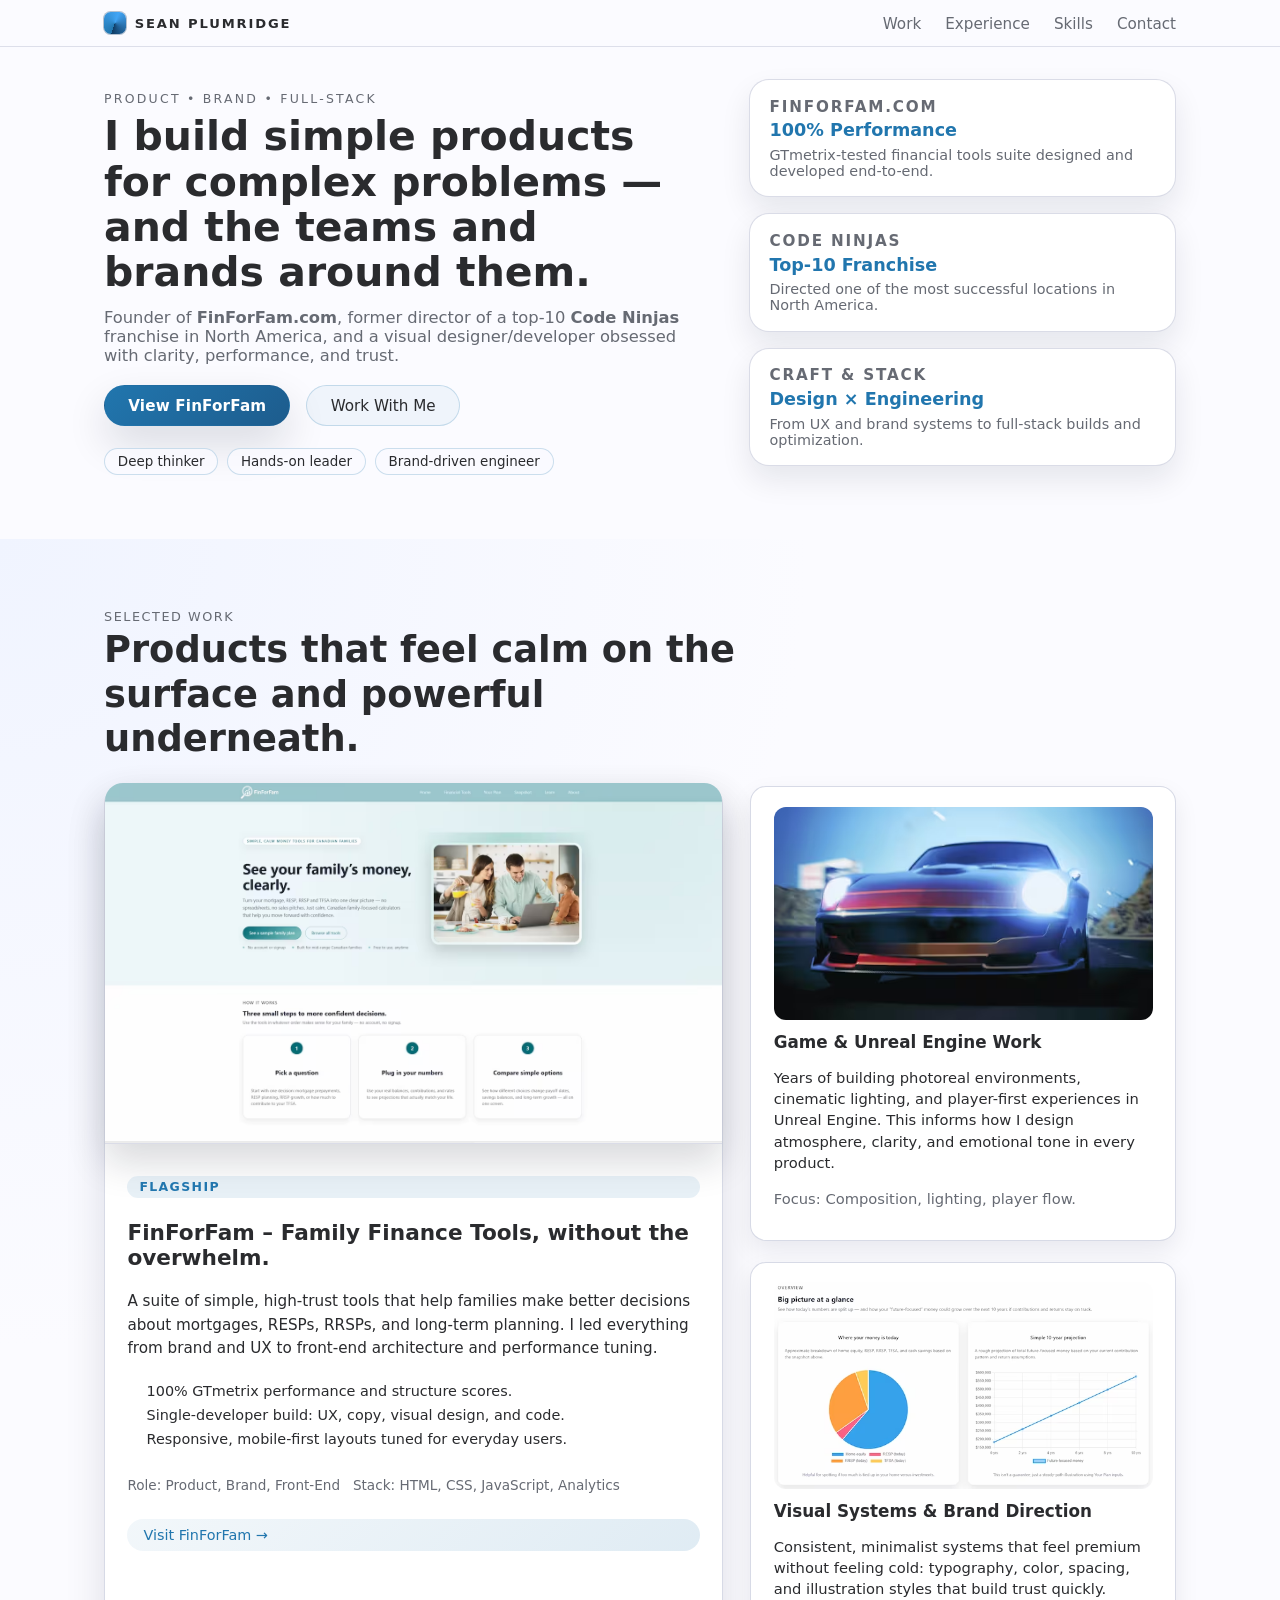
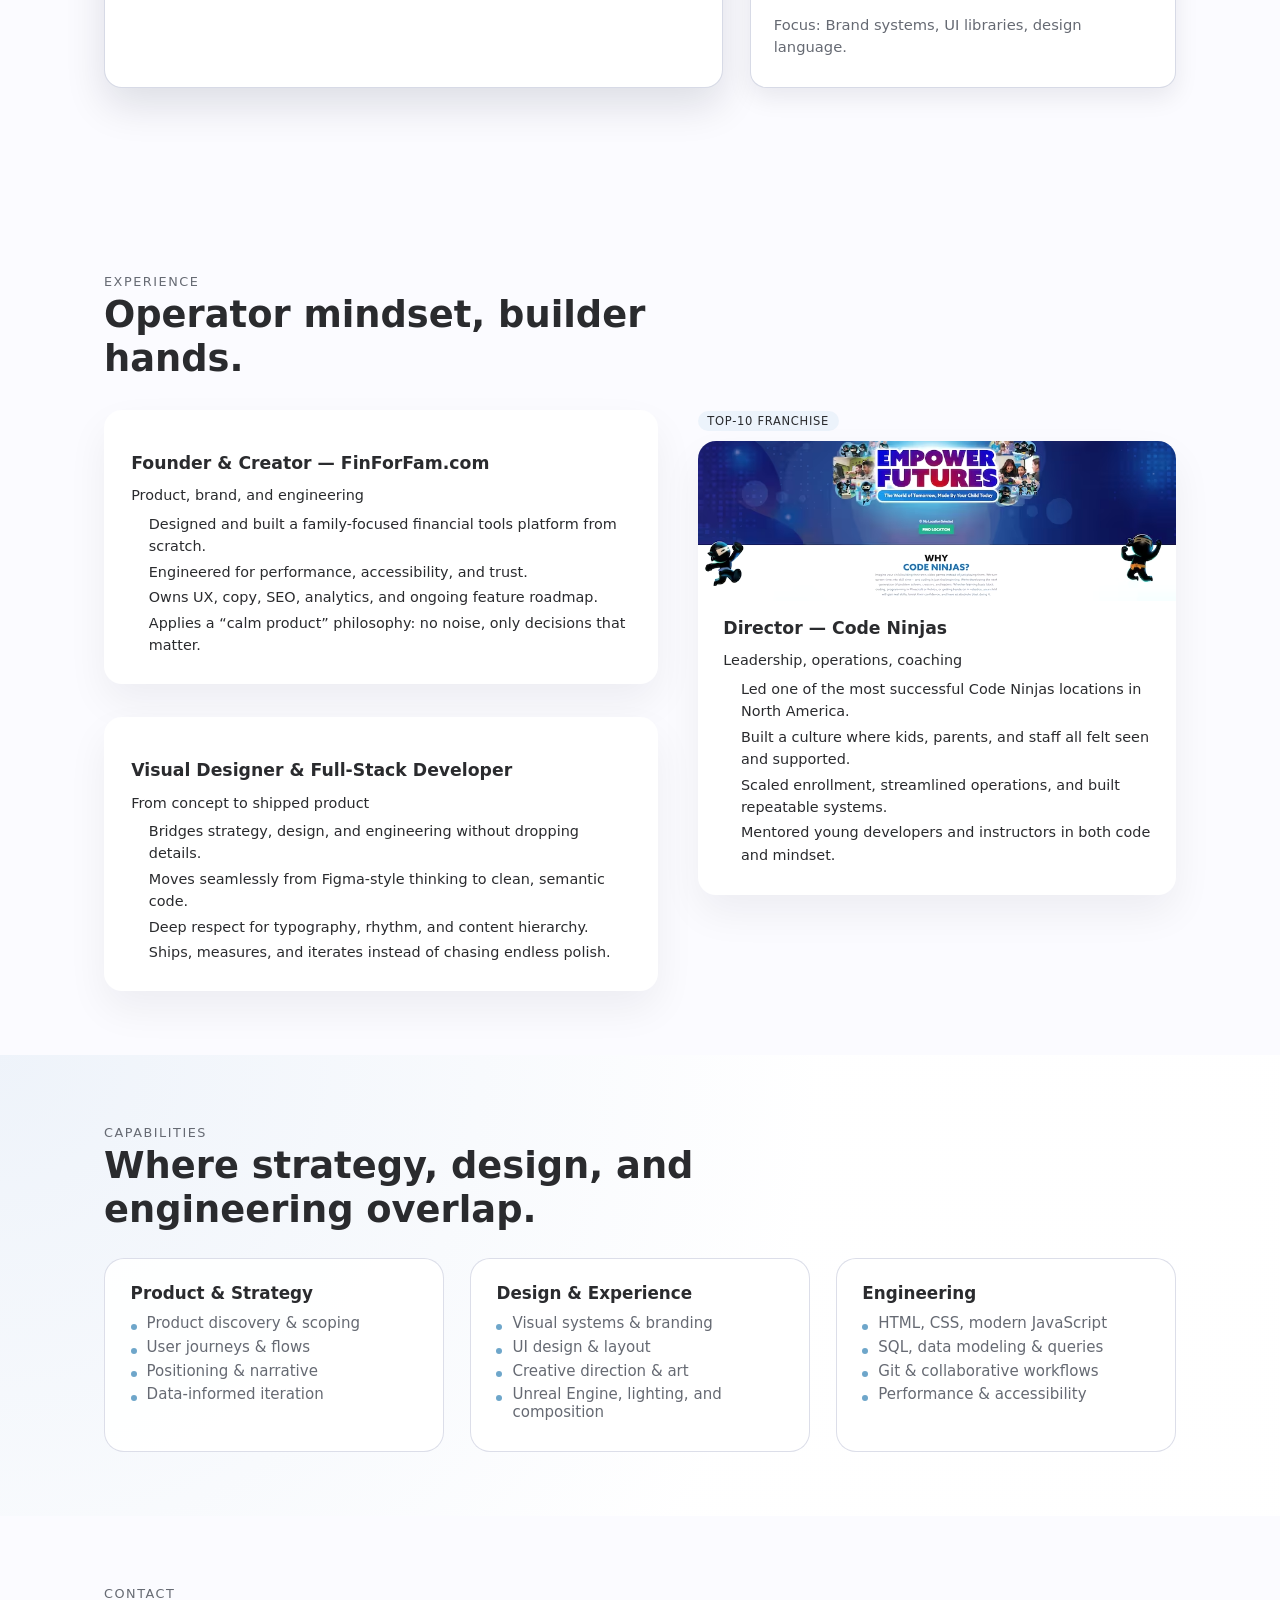
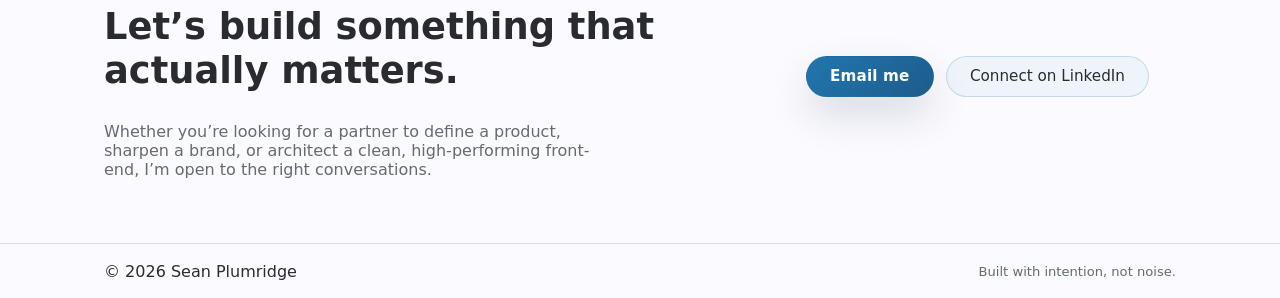
==== Index.html @ 64e5f06b "Commit Dec 2nd" ====
<!doctype html>
<html lang="en">
<head>
  <meta charset="utf-8" />
  <meta name="viewport" content="width=device-width, initial-scale=1" />

  <title>Sean Plumridge – Product, Brand & Full-Stack Builder</title>
  <meta name="description"
        content="Sean Plumridge – founder of FinForFam.com, former Code Ninjas director, and full-stack designer/developer focused on clarity, performance, and high-trust product design.">

  <!-- Canonical URL -->
  <link rel="canonical" href="https://seanplumridge.com/" />

  <!-- Open Graph (Facebook, LinkedIn, Slack, iMessage) -->
  <meta property="og:type" content="website" />
  <meta property="og:site_name" content="Sean Plumridge" />
  <meta property="og:title" content="Sean Plumridge – Product, Brand & Full-Stack Builder" />
  <meta property="og:description"
        content="Founder of FinForFam.com and former Code Ninjas director, building calm, high-trust products and brands." />
  <meta property="og:url" content="https://seanplumridge.com/" />
  <meta property="og:image" content="https://seanplumridge.com/Images/SeanP_SocialImage.avif" />
  <meta property="og:image:width" content="1200" />
  <meta property="og:image:height" content="630" />

  <!-- Twitter / X -->
  <meta name="twitter:card" content="summary_large_image" />
  <meta name="twitter:title" content="Sean Plumridge – Product, Brand & Full-Stack Builder" />
  <meta name="twitter:description"
        content="Founder of FinForFam.com and former Code Ninjas director, building calm, high-trust products and brands." />
  <meta name="twitter:image" content="https://seanplumridge.com/Images/SeanP_SocialImage.avif" />

  <!-- Favicon / Icons -->
<!-- Favicon / Icons -->
<link rel="icon" href="/favicon.ico" sizes="any">
<link rel="icon" href="/icon.svg" type="image/svg+xml">

<!-- Apple & PNG fallback -->
<link rel="apple-touch-icon" href="Images/SeanPFavicons.png">
<link rel="icon" type="image/png" href="Images/SeanPFavicons.png" sizes="180x180">

<meta name="theme-color" content="#FBFBFF">


  <!-- Styles -->
  <link rel="stylesheet" href="styles.css" />
</head>

<body>
  <!-- ========== HEADER ========== -->
  <header class="site-header">
    <div class="container header-inner">
      <a class="brand" href="#home">
        <span class="brand-mark"></span>
        <span class="brand-text">SEAN PLUMRIDGE</span>
      </a>

      <button class="nav-toggle" aria-controls="mobileMenu" aria-expanded="false" aria-label="Open menu">
        <span class="nav-toggle-bar"></span>
        <span class="nav-toggle-bar"></span>
        <span class="nav-toggle-bar"></span>
      </button>

      <nav id="mainnav" class="mainnav" aria-label="Primary">
        <ul>
          <li><a href="#work">Work</a></li>
          <li><a href="#experience">Experience</a></li>
          <li><a href="#skills">Skills</a></li>
          <li><a href="#contact">Contact</a></li>
        </ul>
      </nav>
    </div>
  </header>

  <!-- Mobile menu drawer -->
  <nav id="mobileMenu" class="mobile-menu" aria-label="Mobile" hidden>
    <ul>
      <li><a href="#home">Home</a></li>
      <li><a href="#work">Work</a></li>
      <li><a href="#experience">Experience</a></li>
      <li><a href="#skills">Skills</a></li>
      <li><a href="#contact">Contact</a></li>
    </ul>
  </nav>
  <div id="menuBackdrop" class="menu-backdrop" hidden></div>

  <main id="home">
    <!-- ========== HERO ========== -->
    <section class="section hero">
      <div class="container hero-grid">
        <div class="hero-copy">
          <p class="hero-kicker">Product • Brand • Full-Stack</p>
          <h1>
            I build simple products for complex problems —
            and the teams and brands around them.
          </h1>
          <p class="hero-lead">
            Founder of <strong>FinForFam.com</strong>, former director of a
            top-10 <strong>Code Ninjas</strong> franchise in North America,
            and a visual designer/developer obsessed with clarity,
            performance, and trust.
          </p>

          <div class="hero-actions">
            <a href="https://finforfam.com" class="btn btn-primary" target="_blank" rel="noopener">
              View FinForFam
            </a>
            <a href="#contact" class="btn btn-ghost">
              Work With Me
            </a>
          </div>

          <div class="hero-tags">
            <span>Deep thinker</span>
            <span>Hands-on leader</span>
            <span>Brand-driven engineer</span>
          </div>
        </div>

        <aside class="hero-aside">
          <div class="stat-card">
            <h3>FinForFam.com</h3>
            <p class="stat-primary">100% Performance</p>
            <p class="stat-meta">GTmetrix-tested financial tools suite designed and developed end-to-end.</p>
          </div>

          <div class="stat-card">
            <h3>Code Ninjas</h3>
            <p class="stat-primary">Top-10 Franchise</p>
            <p class="stat-meta">Directed one of the most successful locations in North America.</p>
          </div>

          <div class="stat-card">
            <h3>Craft & Stack</h3>
            <p class="stat-primary">Design × Engineering</p>
            <p class="stat-meta">From UX and brand systems to full-stack builds and optimization.</p>
          </div>
        </aside>
      </div>
    </section>

    <!-- ========== FEATURED WORK ========== -->
    <section id="work" class="section section-alt">
      <div class="container">
        <header class="section-header">
          <p class="section-kicker">Selected work</p>
          <h2>Products that feel calm on the surface and powerful underneath.</h2>
        </header>

        <div class="work-grid">
          <!-- FinForFam case study -->
          <article class="work-card work-card-main">
            <div class="work-screenshot">
            <img
              src="Images/FinForFamScreenShot.avif"
              alt="FinForFam dashboard interface showing simple family finance tools"
              loading="lazy"
              width="1200"
              height="750"
            />
          </div>

            <div class="work-tag">Flagship</div>
            <h3>FinForFam – Family Finance Tools, without the overwhelm.</h3>
            <p>
              A suite of simple, high-trust tools that help families make
              better decisions about mortgages, RESPs, RRSPs, and long-term planning.
              I led everything from brand and UX to front-end architecture and performance tuning.
            </p>

            <ul class="work-points">
              <li>100% GTmetrix performance and structure scores.</li>
              <li>Single-developer build: UX, copy, visual design, and code.</li>
              <li>Responsive, mobile-first layouts tuned for everyday users.</li>
            </ul>

            <div class="work-meta">
              <span>Role: Product, Brand, Front-End</span>
              <span>Stack: HTML, CSS, JavaScript, Analytics</span>
            </div>

            <a href="https://finforfam.com" target="_blank" rel="noopener" class="pill-link">
              Visit FinForFam →
            </a>
          </article>

          <!-- Supporting work tiles -->
          <div class="work-side-grid">
            <article class="work-card">
              <div class="card-banner">
                <img src="Images/SeanImage_Car.avif" alt="Cinematic Unreal Engine render">
              </div>

              <h3>Game & Unreal Engine Work</h3>
              <p>
                Years of building photoreal environments, cinematic lighting, and
                player-first experiences in Unreal Engine. This informs how I design
                atmosphere, clarity, and emotional tone in every product.
              </p>
              <p class="work-meta">Focus: Composition, lighting, player flow.</p>
            </article>

            <article class="work-card">
              <div class="card-banner">
                <img src="Images/FinForFamCharts.avif" alt="Charts on FinForFam.com">
              </div>
              <h3>Visual Systems & Brand Direction</h3>
              <p>
                Consistent, minimalist systems that feel premium without feeling cold:
                typography, color, spacing, and illustration styles that build trust quickly.
              </p>
              <p class="work-meta">Focus: Brand systems, UI libraries, design language.</p>
            </article>
          </div>
        </div>
      </div>
    </section>

    <!-- ========== EXPERIENCE ========== -->
    <section id="experience" class="section section-experience">
      <div class="container">
        <header class="section-header">
          <p class="section-kicker">Experience</p>
          <h2>Operator mindset, builder hands.</h2>
        </header>

        <div class="experience-grid">
          <!-- LEFT COLUMN: TWO CORE ROLES -->
          <div class="experience-left">
            <article class="experience-card card">
              <h3 class="card-title">Founder &amp; Creator — FinForFam.com</h3>
              <p class="card-subtitle">Product, brand, and engineering</p>
              <ul class="card-list">
                <li>Designed and built a family-focused financial tools platform from scratch.</li>
                <li>Engineered for performance, accessibility, and trust.</li>
                <li>Owns UX, copy, SEO, analytics, and ongoing feature roadmap.</li>
                <li>Applies a “calm product” philosophy: no noise, only decisions that matter.</li>
              </ul>
            </article>

            <article class="experience-card card">
              <h3 class="card-title">Visual Designer &amp; Full-Stack Developer</h3>
              <p class="card-subtitle">From concept to shipped product</p>
              <ul class="card-list">
                <li>Bridges strategy, design, and engineering without dropping details.</li>
                <li>Moves seamlessly from Figma-style thinking to clean, semantic code.</li>
                <li>Deep respect for typography, rhythm, and content hierarchy.</li>
                <li>Ships, measures, and iterates instead of chasing endless polish.</li>
              </ul>
            </article>
          </div>

          <!-- RIGHT COLUMN: FEATURED CODE NINJAS ROLE -->
          <div class="experience-right">
            <span class="pill-badge">Top-10 franchise</span>
            <article class="experience-card experience-card-highlight card">

              <!-- Code Ninjas banner -->
              <div class="experience-banner">
                <img
                  src="Images/CodeNinjas.avif"
                  alt="Code Ninjas – Empower Futures hero"
                />
              </div>

              <h3 class="card-title">Director — Code Ninjas</h3>
              <p class="card-subtitle">Leadership, operations, coaching</p>
              <ul class="card-list">
                <li>Led one of the most successful Code Ninjas locations in North America.</li>
                <li>Built a culture where kids, parents, and staff all felt seen and supported.</li>
                <li>Scaled enrollment, streamlined operations, and built repeatable systems.</li>
                <li>Mentored young developers and instructors in both code and mindset.</li>
              </ul>
            </article>
          </div>
        </div>
      </div>
    </section>



    <!-- ========== SKILLS ========== -->
    <section id="skills" class="section section-capabilities">
      <div class="container">
        <header class="section-header">
          <p class="section-kicker">Capabilities</p>
          <h2>Where strategy, design, and engineering overlap.</h2>
        </header>

        <div class="skills-grid">
          <div class="skills-column">
            <h3>Product & Strategy</h3>
            <ul>
              <li>Product discovery & scoping</li>
              <li>User journeys & flows</li>
              <li>Positioning & narrative</li>
              <li>Data-informed iteration</li>
            </ul>
          </div>

          <div class="skills-column">
            <h3>Design & Experience</h3>
            <ul>
              <li>Visual systems & branding</li>
              <li>UI design & layout</li>
              <li>Creative direction & art</li>
              <li>Unreal Engine, lighting, and composition</li>
            </ul>
          </div>

          <div class="skills-column">
            <h3>Engineering</h3>
            <ul>
              <li>HTML, CSS, modern JavaScript</li>
              <li>SQL, data modeling & queries</li>
              <li>Git & collaborative workflows</li>
              <li>Performance & accessibility</li>
            </ul>
          </div>
        </div>
      </div>
    </section>

    <!-- ========== CONTACT ========== -->
    <section id="contact" class="section">
      <div class="container contact-inner">
        <div>
          <header class="section-header">
            <p class="section-kicker">Contact</p>
            <h2>Let’s build something that actually matters.</h2>
          </header>
          <p class="contact-copy">
            Whether you’re looking for a partner to define a product, sharpen a brand,
            or architect a clean, high-performing front-end, I’m open to the right
            conversations.
          </p>
        </div>

        <div class="contact-actions">
          <a href="mailto:spplumridge@gmail.com" class="btn btn-primary">
            Email me
          </a>
          <a href="https://www.linkedin.com/in/seanplumridge" target="_blank" rel="noopener" class="btn btn-ghost">
            Connect on LinkedIn
          </a>
        </div>
      </div>
    </section>
  </main>

  <!-- ========== FOOTER ========== -->
  <footer id="footer" class="footer">
    <div class="container footer-inner">
      <span>© <span id="year"></span> Sean Plumridge</span>
      <span class="footer-note">Built with intention, not noise.</span>
    </div>
  </footer>

  <!-- ========== MINIMAL JS ========== -->
  <script>
    (() => {
      'use strict';
      const $  = (sel, root = document) => root.querySelector(sel);

      // Year
      const y = $('#year');
      if (y) y.textContent = new Date().getFullYear();

      // Mobile nav
      const btn      = $('.nav-toggle');
      const menu     = $('#mobileMenu');
      const backdrop = $('#menuBackdrop');

      if (btn && menu && backdrop) {
        const openMenu = () => {
          menu.hidden = false;
          backdrop.hidden = false;
          requestAnimationFrame(() => {
            menu.classList.add('open');
            backdrop.classList.add('show');
          });
          document.body.classList.add('body-lock');
          btn.setAttribute('aria-expanded', 'true');
        };

        const closeMenu = () => {
          menu.classList.remove('open');
          backdrop.classList.remove('show');
          backdrop.addEventListener('transitionend', () => {
            backdrop.hidden = true;
            menu.hidden = true;
          }, { once: true });
          document.body.classList.remove('body-lock');
          btn.setAttribute('aria-expanded', 'false');
        };

        const toggleMenu = () => {
          if (menu.classList.contains('open')) {
            closeMenu();
          } else {
            openMenu();
          }
        };

        btn.addEventListener('click', toggleMenu);
        backdrop.addEventListener('click', closeMenu);

        document.addEventListener('keydown', e => {
          if (e.key === 'Escape' && menu.classList.contains('open')) {
            closeMenu();
          }
        });

        menu.addEventListener('click', e => {
          if (e.target.closest('a')) closeMenu();
        });
      }
    })();
  </script>
</body>
</html>
---- styles.css ----
/* ========== CORE TOKENS ========== */
:root {
  --color-bg:        #FBFBFF;
  --color-surface:   #FFFFFF;
  --color-ink:       #2A2B2E;
  --color-muted:     #666a73;
  --color-border:    #d6d9e5;
  --color-primary:   #2176AE;
  --color-primary-soft: rgba(33, 118, 174, 0.1);

  --radius-lg: 20px;
  --radius-md: 14px;
  --radius-pill: 999px;

  --shadow-soft: 0 18px 40px rgba(10, 18, 40, 0.14);

  --font-sans: system-ui, -apple-system, BlinkMacSystemFont, "Segoe UI", sans-serif;

  --space-section-y: clamp(3.5rem, 5vw, 4.5rem);
  --space-container-x: 1.5rem;
}

/* ========== GLOBAL RESET ========== */
*,
*::before,
*::after {
  box-sizing: border-box;
}

html,
body {
  margin: 0;
  padding: 0;
}

body {
  font-family: var(--font-sans);
  background-color: var(--color-bg);
  color: var(--color-ink);
  text-rendering: optimizeLegibility;
  -webkit-font-smoothing: antialiased;
}

img {
  max-width: 100%;
  display: block;
}

a {
  color: inherit;
  text-decoration: none;
}

ul {
  list-style: none;
  margin: 0;
  padding: 0;
}

/* Lock scrolling when mobile menu is open */
.body-lock {
  overflow: hidden;
}

/* ========== LAYOUT HELPERS ========== */
.container {
  width: 100%;
  max-width: 1120px;
  margin: 0 auto;
  padding-inline: var(--space-container-x);
}

.section {
  padding-block: var(--space-section-y);
}
/* sections that sit back-to-back get a slightly tighter top */
.section + .section {
  padding-top: clamp(3rem, 4.5vw, 4rem);
}

.section-alt {
  background: radial-gradient(circle at top left, #f0f4ff 0, var(--color-bg) 46%);
}

/* Capabilities section gets its own softer wash */
.section-capabilities {
  background: radial-gradient(
    circle at top left,
    rgba(33, 118, 174, 0.06),
    rgba(255, 255, 255, 0.95) 60%
  );
  padding-top: 4rem;
  padding-bottom: 4rem;
}

.section-header {
  max-width: 640px;
  margin-bottom: 1.6rem;
}

.section-experience .section-header,
#contact .section-header {
  margin-bottom: 1.8rem; /* keep these a touch looser if you like */
}

.section-header h2 {
  font-size: clamp(1.9rem, 3vw, 2.3rem);
  line-height: 1.2;
  margin: 0 0 0.5rem;
}

.section-kicker {
  letter-spacing: 0.12em;
  text-transform: uppercase;
  font-size: 0.8rem;
  color: var(--color-muted);
  margin-bottom: 0.25rem;
}

/* ========== HEADER ========== */
.site-header {
  position: sticky;
  top: 0;
  z-index: 20;
  background: rgba(251, 251, 255, 0.92);
  backdrop-filter: blur(18px);
  border-bottom: 1px solid rgba(214, 217, 229, 0.8);
}

.header-inner {
  display: flex;
  align-items: center;
  justify-content: space-between;
  padding-block: 0.75rem;
}

/* Brand */
.brand {
  display: inline-flex;
  align-items: center;
  gap: 0.55rem;
  font-weight: 650;
  letter-spacing: 0.14em;
  font-size: 0.82rem;
  text-transform: uppercase;
}

.brand-mark {
  width: 22px;
  height: 22px;
  border-radius: 30%;
  background: conic-gradient(from 200deg, var(--color-primary), #42a5f5, #0f3b63);
  box-shadow: 0 0 0 1px rgba(15, 59, 99, 0.3);
}

/* Desktop nav */
.mainnav ul {
  display: flex;
  align-items: center;
  gap: 1.5rem;
}

.mainnav a {
  font-size: 0.95rem;
  color: var(--color-muted);
  position: relative;
  padding-block: 0.3rem;
}

.mainnav a::after {
  content: "";
  position: absolute;
  left: 0;
  bottom: 0.1rem;
  width: 0;
  height: 2px;
  border-radius: 999px;
  background: var(--color-primary);
  transition: width 0.18s ease-out;
}

.mainnav a:hover::after,
.mainnav a:focus-visible::after {
  width: 100%;
}

/* Hamburger */
.nav-toggle {
  border: none;
  background: transparent;
  display: none;
  flex-direction: column;
  justify-content: center;
  gap: 4px;
  padding: 0.3rem;
  cursor: pointer;
}

.nav-toggle-bar {
  width: 20px;
  height: 2px;
  border-radius: 999px;
  background: var(--color-ink);
}

/* ========== MOBILE MENU ========== */
.mobile-menu {
  position: fixed;
  inset: 0 30% 0 auto;
  max-width: 260px;
  background: var(--color-surface);
  box-shadow: -18px 0 45px rgba(12, 18, 40, 0.25);
  padding: 4.5rem 1.75rem 2rem;
  transform: translateX(100%);
  transition: transform 0.22s ease-out;
  z-index: 40;
}

.mobile-menu.open {
  transform: translateX(0);
}

.mobile-menu ul {
  display: flex;
  flex-direction: column;
  gap: 1.25rem;
}

.mobile-menu a {
  font-size: 1rem;
  color: var(--color-ink);
}

/* Backdrop */
.menu-backdrop {
  position: fixed;
  inset: 0;
  background: rgba(10, 12, 20, 0.35);
  opacity: 0;
  pointer-events: none;
  transition: opacity 0.2s ease-out;
  z-index: 30;
}

.menu-backdrop.show {
  opacity: 1;
  pointer-events: auto;
}

/* ========== HERO ========== */
.hero {
  padding-top: 2rem;
}

.hero-grid {
  display: grid;
  gap: 3rem;
  align-items: flex-start;
}

.hero-copy h1 {
  font-size: clamp(2.1rem, 3.2vw, 2.8rem);
  line-height: 1.1;
  margin: 0 0 0.85rem;
}

.hero-kicker {
  letter-spacing: 0.18em;
  text-transform: uppercase;
  font-size: 0.78rem;
  color: var(--color-muted);
  margin-bottom: 0.5rem;
}

.hero-lead {
  font-size: 1.02rem;
  color: var(--color-muted);
  max-width: 38rem;
  margin: 0 0 0.25rem;
}

.hero-actions {
  display: flex;
  flex-wrap: wrap;
  gap: 1rem;
  margin-top: 1.25rem;
  margin-bottom: 1.4rem;
}

.hero-tags {
  display: flex;
  flex-wrap: wrap;
  gap: 0.55rem;
  margin-top: 0.4rem;
  font-size: 0.84rem;
}

.hero-tags span {
  padding: 0.3rem 0.8rem;
  border-radius: var(--radius-pill);
  border: 1px solid rgba(33, 118, 174, 0.22);
  background: rgba(251, 251, 255, 0.8);
}

/* Hero aside stats */
.hero-aside {
  display: grid;
  gap: 1rem;
}

.stat-card {
  background: var(--color-surface);
  border-radius: var(--radius-lg);
  padding: 1.1rem 1.2rem 1.1rem;
  box-shadow: 0 14px 30px rgba(10, 18, 40, 0.09);
  border: 1px solid rgba(214, 217, 229, 0.9);
}

.stat-card h3 {
  margin: 0 0 0.3rem;
  font-size: 0.95rem;
  text-transform: uppercase;
  letter-spacing: 0.12em;
  color: var(--color-muted);
}

.stat-primary {
  margin: 0 0 0.4rem;
  font-size: 1.1rem;
  font-weight: 600;
  color: var(--color-primary);
}

.stat-meta {
  margin: 0;
  font-size: 0.9rem;
  color: var(--color-muted);
}

/* ========== FEATURED WORK ========== */

.work-grid {
  display: grid;
  gap: 1.7rem;
  align-items: stretch;
}

.work-card {
  background: var(--color-surface);
  border-radius: var(--radius-lg);
  padding: 1.7rem 1.7rem 1.6rem;
  border: 1px solid rgba(214, 217, 229, 0.96);
  box-shadow: 0 10px 26px rgba(11, 15, 40, 0.08);
}

.work-card-main {
  padding: 1.1rem 1.4rem 1.6rem;
  display: flex;
  flex-direction: column;
  gap: 0.9rem;
  border-radius: 18px;
  box-shadow: 0 18px 40px rgba(10, 18, 40, 0.12);
}

/* Full-bleed screenshot at the top of the card */
.work-screenshot {
  margin: -1.4rem -1.4rem 1.1rem;
  border-radius: 18px 18px 0 0;
  overflow: hidden;
  border-bottom: 1px solid rgba(214, 217, 229, 0.9);
  box-shadow: 0 18px 38px rgba(10, 18, 40, 0.16);
}

.work-screenshot img {
  display: block;
  width: 100%;
  height: auto;
  transform: translateZ(0);
}

.work-card-main .work-tag {
  display: inline-flex;
  align-items: center;
  padding: 0.2rem 0.75rem;
  border-radius: var(--radius-pill);
  background: var(--color-primary-soft);
  color: var(--color-primary);
  font-size: 0.78rem;
  font-weight: 600;
  text-transform: uppercase;
  letter-spacing: 0.11em;
  margin-bottom: 0.5rem;
}

.work-card-main h3 {
  margin-top: 0;
  margin-bottom: 0.35rem;
  font-size: 1.35rem;
}

.work-card-main p {
  margin-top: 0;
  margin-bottom: 0.25rem;
  font-size: 0.95rem;
  line-height: 1.55;
}

.work-points {
  margin: 0.1rem 0 0.8rem;
  padding-left: 1.2rem;
  font-size: 0.9rem;
  line-height: 1.5;
}

.work-points li + li {
  margin-top: 0.15rem;
}

.work-meta {
  display: flex;
  flex-wrap: wrap;
  gap: 0.8rem;
  font-size: 0.85rem;
  color: var(--color-muted);
  margin-bottom: 0.5rem;
}

/* Right column cards */
.work-side-grid {
  display: grid;
  gap: 1.3rem;
}

.work-side-grid .work-card {
  border-radius: 16px;
  box-shadow: 0 10px 24px rgba(11, 15, 40, 0.08);
  padding: 1.2rem 1.4rem 1.5rem;
}

.work-side-grid .work-card h3 {
  margin-top: 0;
  margin-bottom: 0.45rem;
  font-size: 1.05rem;
}

.work-side-grid .work-card p {
  margin-bottom: 0.4rem;
  font-size: 0.92rem;
  line-height: 1.45;
}

/* Image banner inside side cards */
.card-banner {
  margin-bottom: 0.75rem;
  border-radius: 12px;
  overflow: hidden;
}

.card-banner img {
  display: block;
  width: 100%;
  height: auto;
}

/* Work CTA pill */
.work-card-main .pill-link {
  margin-top: 0.2rem;
  padding: 0.5rem 1rem;
  font-size: 0.9rem;
  background: linear-gradient(135deg, rgba(33,118,174,0.06), rgba(33,118,174,0.14));
  border-radius: var(--radius-pill);
}

.work-card-main .pill-link:hover {
  background: rgba(33,118,174,0.16);
}

/* ========== EXPERIENCE ========== */

#work.section {
  padding-bottom: clamp(3rem, 4vw, 3.8rem);
}

.section-experience {
  margin-top: 4rem;
   padding-top: clamp(3rem, 4vw, 3.8rem);
}

.experience-grid {
  display: grid;
  grid-template-columns: minmax(0, 1.1fr) minmax(0, 0.95fr);
  gap: 2.5rem;
  align-items: flex-start;
}

.experience-left {
  display: flex;
  flex-direction: column;
  gap: 2.1rem;
}

.experience-card {
  border-radius: 18px;
  background: #ffffff;
  box-shadow: 0 18px 40px rgba(15, 23, 42, 0.06);
  padding: 1.6rem 1.7rem 1.7rem;
}

.experience-card-highlight {
  padding: 1.5rem 1.6rem 1.8rem;
}

/* Top-10 pill badge */
.pill-badge {
  display: inline-flex;
  align-items: center;
  padding: 0.18rem 0.6rem;
  border-radius: 999px;
  font-size: 0.72rem;
  letter-spacing: 0.06em;
  text-transform: uppercase;
  color: var(--color-text-muted);
  background: rgba(15, 118, 178, 0.06);
  margin-bottom: 0.6rem;
}

/* Banner image at the top of the Code Ninjas card */
.experience-banner {
  margin: -1.5rem -1.6rem 1rem;
  border-radius: 18px 18px 0 0;
  overflow: hidden;
}

.experience-banner img {
  display: block;
  width: 100%;
  height: 160px;         /* shallow, cinematic stripe */
  object-fit: cover;
  filter: saturate(0.85) brightness(1.03);
}

/* Experience typography */
.section-experience .card-title {
  margin-bottom: 0.25rem;
  font-size: 1.08rem;
}

.section-experience .card-subtitle {
  margin-bottom: 0.6rem;
  font-size: 0.9rem;
  color: var(--color-text-muted);
}

.section-experience .card-list {
  margin-top: 0.4rem;
  padding-left: 1.1rem;
  font-size: 0.9rem;
  line-height: 1.55;
}

.section-experience .card-list li + li {
  margin-top: 0.2rem;
}

/* ========== CAPABILITIES / SKILLS ========== */

.skills-grid {
  display: grid;
  gap: 1.6rem;
}

.skills-column {
  background: rgba(255, 255, 255, 0.9);
  border-radius: var(--radius-lg);
  padding: 1.5rem 1.6rem;
  border: 1px solid rgba(214, 217, 229, 0.85);
}

.skills-column h3 {
  margin-top: 0;
  margin-bottom: 0.7rem;
  font-size: 1.05rem;
}

/* Premium bullet styling */
.skills-column ul {
  margin: 0;
  padding: 0;
  font-size: 0.94rem;
  color: var(--color-muted);
}

.skills-column li {
  position: relative;
  padding-left: 1rem;
  margin-bottom: 0.35rem;
}

.skills-column li::before {
  content: "";
  position: absolute;
  left: 0;
  top: 0.6rem;
  width: 6px;
  height: 6px;
  border-radius: 50%;
  background: var(--color-primary);
  opacity: 0.65;
}

/* ========== CONTACT ========== */

.contact-inner {
  display: grid;
  gap: 1.8rem;
  align-items: center;
}

.contact-copy {
  margin: 0;
  color: var(--color-muted);
  max-width: 32rem;
}

.contact-actions {
  display: flex;
  flex-wrap: wrap;
  gap: 0.75rem;
}

/* ========== BUTTONS & LINKS ========== */

.btn {
  display: inline-flex;
  align-items: center;
  justify-content: center;
  gap: 0.4rem;
  padding: 0.65rem 1.45rem;
  border-radius: var(--radius-pill);
  border: 1px solid transparent;
  font-size: 0.95rem;
  font-weight: 500;
  cursor: pointer;
  transition:
    transform 0.12s ease-out,
    box-shadow 0.12s ease-out,
    background 0.12s ease-out,
    color 0.12s ease-out,
    border-color 0.12s ease-out;
}

.btn-primary {
  background: linear-gradient(135deg, var(--color-primary), #1d5c8d);
  color: #ffffff;
  box-shadow: var(--shadow-soft);
  font-weight: 600;
  letter-spacing: 0.01em;
}

.btn-primary:hover {
  transform: translateY(-1px);
  box-shadow: 0 20px 45px rgba(11, 34, 66, 0.35);
}

.btn-ghost {
  background: rgba(33, 118, 174, 0.05);
  border: 1px solid rgba(33, 118, 174, 0.22);
  color: var(--color-ink);
}

.btn-ghost:hover {
  background: rgba(33, 118, 174, 0.06);
}

.pill-link {
  display: inline-flex;
  align-items: center;
  margin-top: 0.5rem;
  padding: 0.35rem 0.9rem;
  border-radius: var(--radius-pill);
  font-size: 0.9rem;
  color: var(--color-primary);
  background: rgba(33, 118, 174, 0.06);
}

/* ========== FOOTER ========== */

.footer {
  border-top: 1px solid rgba(214, 217, 229, 0.9);
  padding-block: 1.1rem;
  background: rgba(251, 251, 255, 0.96);
}

.footer-inner {
  display: flex;
  justify-content: space-between;
  align-items: center;
  gap: 0.75rem;
}

.footer-note {
  font-size: 0.82rem;
  color: var(--color-muted);
}

/* ========== RESPONSIVE ========== */

@media (max-width: 899px) {
  .mainnav {
    display: none;
  }

  .nav-toggle {
    display: flex;
  }

  .hero {
    padding-top: 3.25rem;
  }

  .experience-grid {
    grid-template-columns: 1fr;
    gap: 1.8rem;
  }

  .experience-right {
    order: -1; /* show Code Ninjas first on mobile */
  }
}

@media (min-width: 720px) {
  .hero-grid {
    grid-template-columns: minmax(0, 1.4fr) minmax(0, 1fr);
  }

  .work-grid {
    grid-template-columns: minmax(0, 1.6fr) minmax(0, 1.1fr);
  }

  .skills-grid {
    grid-template-columns: repeat(3, minmax(0, 1fr));
  }

  .contact-inner {
    grid-template-columns: minmax(0, 2fr) minmax(0, 1.1fr);
  }
}

@media (max-width: 480px) {
  .hero-actions {
    flex-direction: column;
    align-items: stretch;
  }

  .mobile-menu {
    inset: 0;
    max-width: none;
  }
}
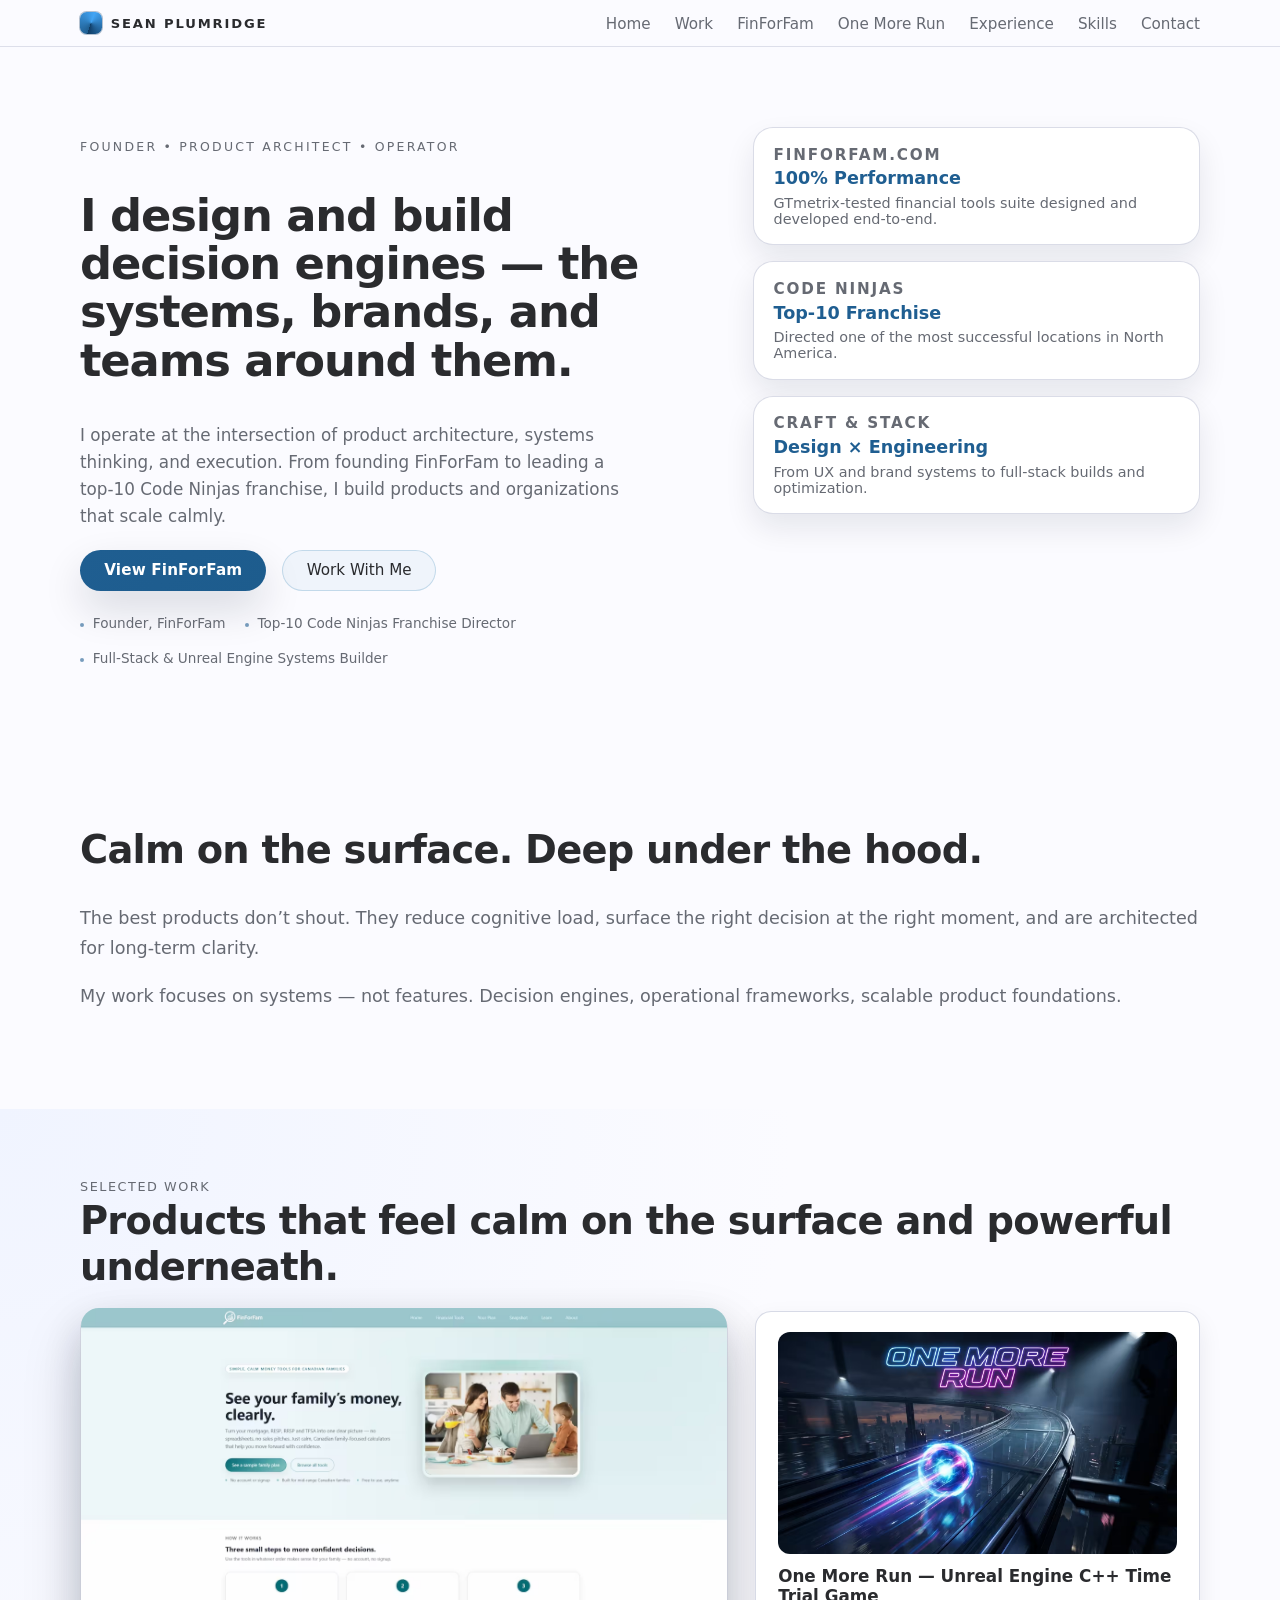
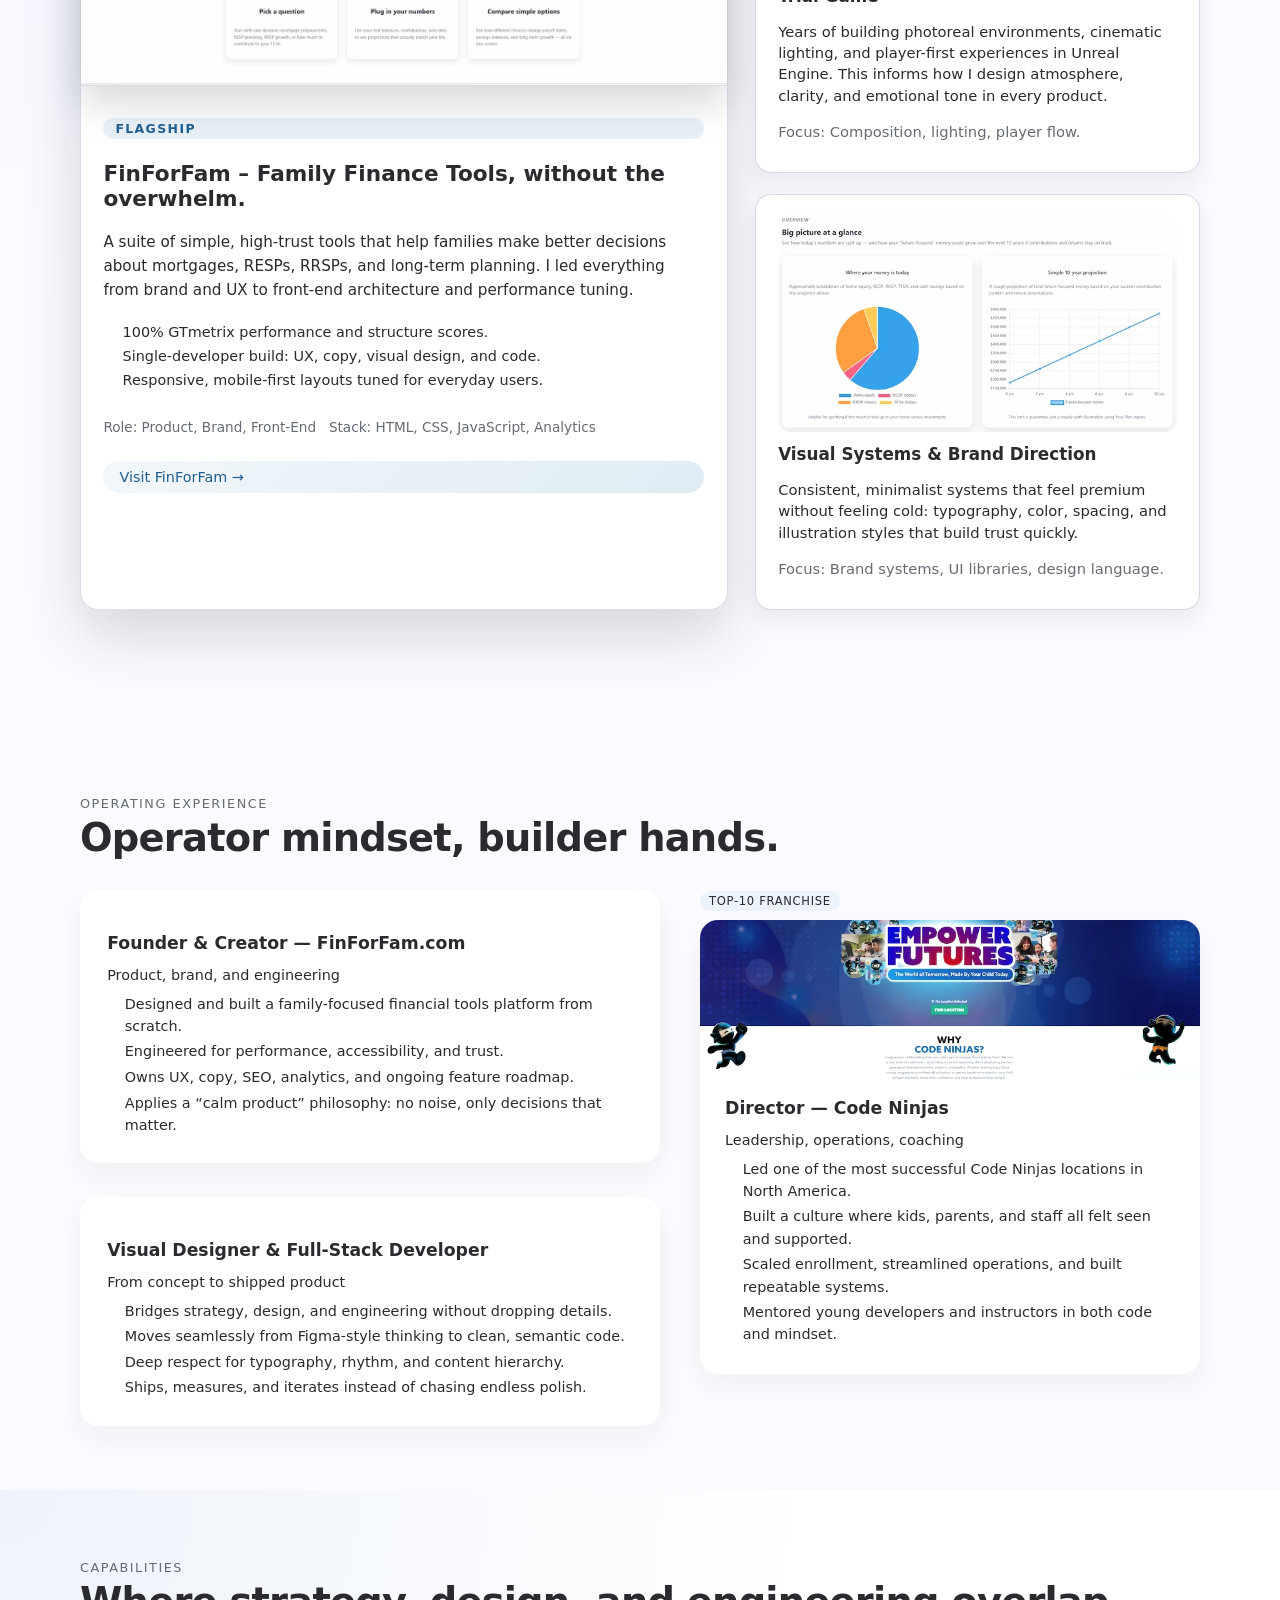
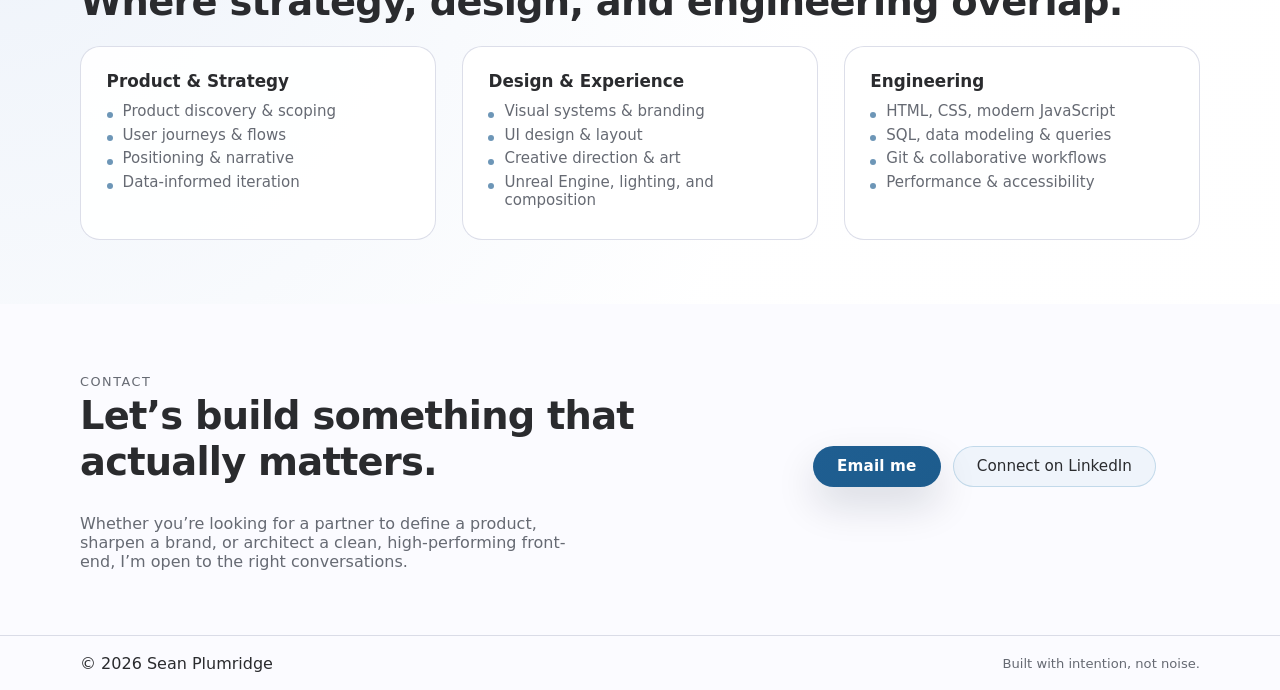
==== commit 91a21d4d: "Updates Feb23" ====
--- a/Index.html
+++ b/Index.html
@@ -4,7 +4,7 @@
   <meta charset="utf-8" />
   <meta name="viewport" content="width=device-width, initial-scale=1" />
 
-  <title>Sean Plumridge – Product, Brand & Full-Stack Builder</title>
+  <title>Sean Plumridge – Product Architect & Full-Stack Engineer</title>
   <meta name="description"
         content="Sean Plumridge – founder of FinForFam.com, former Code Ninjas director, and full-stack designer/developer focused on clarity, performance, and high-trust product design.">
 
@@ -62,7 +62,10 @@
 
       <nav id="mainnav" class="mainnav" aria-label="Primary">
         <ul>
+          <li><a href="#home">Home</a></li>
           <li><a href="#work">Work</a></li>
+          <li><a href="/finforfam.html">FinForFam</a></li>
+          <li><a href="/one-more-run.html">One More Run</a></li>
           <li><a href="#experience">Experience</a></li>
           <li><a href="#skills">Skills</a></li>
           <li><a href="#contact">Contact</a></li>
@@ -76,6 +79,8 @@
     <ul>
       <li><a href="#home">Home</a></li>
       <li><a href="#work">Work</a></li>
+      <li><a href="/finforfam.html">FinForFam</a></li>
+      <li><a href="/one-more-run.html">One More Run</a></li>
       <li><a href="#experience">Experience</a></li>
       <li><a href="#skills">Skills</a></li>
       <li><a href="#contact">Contact</a></li>
@@ -88,16 +93,17 @@
     <section class="section hero">
       <div class="container hero-grid">
         <div class="hero-copy">
-          <p class="hero-kicker">Product • Brand • Full-Stack</p>
+          <p class="hero-kicker">Founder • Product Architect • Operator</p>
           <h1>
-            I build simple products for complex problems —
-            and the teams and brands around them.
+            I design and build decision engines —
+            the systems, brands, and teams around them.
           </h1>
+
           <p class="hero-lead">
-            Founder of <strong>FinForFam.com</strong>, former director of a
-            top-10 <strong>Code Ninjas</strong> franchise in North America,
-            and a visual designer/developer obsessed with clarity,
-            performance, and trust.
+            I operate at the intersection of product architecture,
+            systems thinking, and execution. From founding FinForFam
+            to leading a top-10 Code Ninjas franchise, I build products
+            and organizations that scale calmly.
           </p>
 
           <div class="hero-actions">
@@ -109,10 +115,10 @@
             </a>
           </div>
 
-          <div class="hero-tags">
-            <span>Deep thinker</span>
-            <span>Hands-on leader</span>
-            <span>Brand-driven engineer</span>
+          <div class="hero-cred">
+            <span>Founder, FinForFam</span>
+            <span>Top-10 Code Ninjas Franchise Director</span>
+            <span>Full-Stack & Unreal Engine Systems Builder</span>
           </div>
         </div>
 
@@ -135,6 +141,22 @@
             <p class="stat-meta">From UX and brand systems to full-stack builds and optimization.</p>
           </div>
         </aside>
+      </div>
+    </section>
+
+
+    <section class="section section-philosophy">
+      <div class="container">
+        <h2>Calm on the surface. Deep under the hood.</h2>
+        <p>
+          The best products don’t shout. They reduce cognitive load,
+          surface the right decision at the right moment, and are
+          architected for long-term clarity.
+        </p>
+        <p>
+          My work focuses on systems — not features. Decision engines,
+          operational frameworks, scalable product foundations.
+        </p>
       </div>
     </section>
 
@@ -154,8 +176,9 @@
               src="Images/FinForFamScreenShot.avif"
               alt="FinForFam dashboard interface showing simple family finance tools"
               loading="lazy"
-              width="1200"
-              height="750"
+              width="1400"
+              height="818"
+              decoding="asnyc"
             />
           </div>
 
@@ -187,10 +210,17 @@
           <div class="work-side-grid">
             <article class="work-card">
               <div class="card-banner">
-                <img src="Images/SeanImage_Car.avif" alt="Cinematic Unreal Engine render">
+                <img 
+                  src="Images/OneMoreRun_Hero.avif" 
+                  alt="Cinematic Unreal Engine render"
+                  width="600"
+                  height="338"
+                  loading="lazy"
+                  decoding="async"
+                >
               </div>
 
-              <h3>Game & Unreal Engine Work</h3>
+              <h3>One More Run — Unreal Engine C++ Time Trial Game</h3>
               <p>
                 Years of building photoreal environments, cinematic lighting, and
                 player-first experiences in Unreal Engine. This informs how I design
@@ -201,7 +231,14 @@
 
             <article class="work-card">
               <div class="card-banner">
-                <img src="Images/FinForFamCharts.avif" alt="Charts on FinForFam.com">
+                <img 
+                  src="Images/FinForFamCharts.avif" 
+                  alt="Charts on FinForFam.com"
+                  width="600"
+                  height="328"
+                  loading="lazy"
+                  decoding="async"
+                >
               </div>
               <h3>Visual Systems & Brand Direction</h3>
               <p>
@@ -219,7 +256,7 @@
     <section id="experience" class="section section-experience">
       <div class="container">
         <header class="section-header">
-          <p class="section-kicker">Experience</p>
+          <p class="section-kicker">Operating Experience</p>
           <h2>Operator mindset, builder hands.</h2>
         </header>
 
@@ -259,7 +296,11 @@
                 <img
                   src="Images/CodeNinjas.avif"
                   alt="Code Ninjas – Empower Futures hero"
-                />
+                  width="800"
+                  height="359"
+                  loading="lazy"
+                  decoding="async"
+                >
               </div>
 
               <h3 class="card-title">Director — Code Ninjas</h3>
@@ -275,8 +316,6 @@
         </div>
       </div>
     </section>
-
-
 
     <!-- ========== SKILLS ========== -->
     <section id="skills" class="section section-capabilities">
@@ -416,5 +455,20 @@
       }
     })();
   </script>
+
+  <script>
+      const observer = new IntersectionObserver(entries => {
+      entries.forEach(entry => {
+        if (entry.isIntersecting) {
+          entry.target.classList.add('visible');
+        }
+      });
+    });
+
+    document.querySelectorAll('.section').forEach(section => {
+      section.classList.add('fade-in');
+      observer.observe(section);
+    });
+  </script>
 </body>
 </html>
--- a/styles.css
+++ b/styles.css
@@ -5,7 +5,7 @@
   --color-ink:       #2A2B2E;
   --color-muted:     #666a73;
   --color-border:    #d6d9e5;
-  --color-primary:   #2176AE;
+  --color-primary:   #1f5e91;
   --color-primary-soft: rgba(33, 118, 174, 0.1);
 
   --radius-lg: 20px;
@@ -17,7 +17,7 @@
   --font-sans: system-ui, -apple-system, BlinkMacSystemFont, "Segoe UI", sans-serif;
 
   --space-section-y: clamp(3.5rem, 5vw, 4.5rem);
-  --space-container-x: 1.5rem;
+  --space-container-x: 1.rem;
 }
 
 /* ========== GLOBAL RESET ========== */
@@ -57,6 +57,15 @@
   padding: 0;
 }
 
+h2 {
+  font-weight: 800;
+  letter-spacing: -0.02em;
+}
+
+h3 {
+  font-weight: 700;
+}
+
 /* Lock scrolling when mobile menu is open */
 .body-lock {
   overflow: hidden;
@@ -75,7 +84,7 @@
 }
 /* sections that sit back-to-back get a slightly tighter top */
 .section + .section {
-  padding-top: clamp(3rem, 4.5vw, 4rem);
+  padding-top: clamp(2rem, 4.5vw, 4rem);
 }
 
 .section-alt {
@@ -94,18 +103,19 @@
 }
 
 .section-header {
-  max-width: 640px;
-  margin-bottom: 1.6rem;
+  max-width: none;
+  margin-bottom: 1.3rem;
 }
 
 .section-experience .section-header,
 #contact .section-header {
-  margin-bottom: 1.8rem; /* keep these a touch looser if you like */
+  margin-bottom: 1.8rem; 
 }
 
 .section-header h2 {
-  font-size: clamp(1.9rem, 3vw, 2.3rem);
-  line-height: 1.2;
+  font-size: clamp(2.1rem, 3vw, 2.6rem);
+  letter-spacing: -0.02em;
+  font-weight: 800;  line-height: 1.2;
   margin: 0 0 0.5rem;
 }
 
@@ -249,7 +259,8 @@
 
 /* ========== HERO ========== */
 .hero {
-  padding-top: 2rem;
+  padding-top: 5rem;
+  padding-bottom: 4.5rem;
 }
 
 .hero-grid {
@@ -259,9 +270,10 @@
 }
 
 .hero-copy h1 {
-  font-size: clamp(2.1rem, 3.2vw, 2.8rem);
-  line-height: 1.1;
-  margin: 0 0 0.85rem;
+  font-size: clamp(2.4rem, 3.5vw, 3.2rem);
+  line-height: 1.08;
+  letter-spacing: -0.025em;
+  font-weight: 800;
 }
 
 .hero-kicker {
@@ -273,9 +285,10 @@
 }
 
 .hero-lead {
-  font-size: 1.02rem;
   color: var(--color-muted);
-  max-width: 38rem;
+  max-width: 34rem;
+  font-size: 1.05rem;
+  line-height: 1.6;
   margin: 0 0 0.25rem;
 }
 
@@ -300,6 +313,32 @@
   border-radius: var(--radius-pill);
   border: 1px solid rgba(33, 118, 174, 0.22);
   background: rgba(251, 251, 255, 0.8);
+}
+
+.hero-cred {
+  display: flex;
+  flex-wrap: wrap;
+  gap: 1.2rem;
+  margin-top: 1.5rem;
+  font-size: 0.85rem;
+  color: var(--color-muted);
+}
+
+.hero-cred span {
+  position: relative;
+  padding-left: 0.8rem;
+}
+
+.hero-cred span::before {
+  content: "";
+  position: absolute;
+  left: 0;
+  top: 0.5rem;
+  width: 4px;
+  height: 4px;
+  border-radius: 50%;
+  background: var(--color-primary);
+  opacity: 0.6;
 }
 
 /* Hero aside stats */
@@ -359,7 +398,13 @@
   flex-direction: column;
   gap: 0.9rem;
   border-radius: 18px;
-  box-shadow: 0 18px 40px rgba(10, 18, 40, 0.12);
+  box-shadow: 0 25px 60px rgba(10, 18, 40, 0.16);
+  border: 1px solid rgba(214, 217, 229, 0.85);
+}
+
+.work-card:hover {
+  transform: translateY(-4px);
+  box-shadow: 0 24px 60px rgba(10, 18, 40, 0.16);
 }
 
 /* Full-bleed screenshot at the top of the card */
@@ -502,7 +547,7 @@
 .experience-card {
   border-radius: 18px;
   background: #ffffff;
-  box-shadow: 0 18px 40px rgba(15, 23, 42, 0.06);
+  box-shadow: 0 12px 28px rgba(15, 23, 42, 0.05);
   padding: 1.6rem 1.7rem 1.7rem;
 }
 
@@ -534,7 +579,7 @@
 .experience-banner img {
   display: block;
   width: 100%;
-  height: 160px;         /* shallow, cinematic stripe */
+  height: 160px;        
   object-fit: cover;
   filter: saturate(0.85) brightness(1.03);
 }
@@ -562,6 +607,22 @@
   margin-top: 0.2rem;
 }
 
+.section-philosophy {
+  padding-top: 5rem;
+  padding-bottom: 5rem;
+}
+
+.section-philosophy h2 {
+  font-size: clamp(2rem, 3vw, 2.6rem);
+  letter-spacing: -0.02em;
+}
+
+.section-philosophy p {
+  font-size: 1.1rem;
+  color: var(--color-muted);
+  line-height: 1.7;
+}
+
 /* ========== CAPABILITIES / SKILLS ========== */
 
 .skills-grid {
@@ -574,6 +635,7 @@
   border-radius: var(--radius-lg);
   padding: 1.5rem 1.6rem;
   border: 1px solid rgba(214, 217, 229, 0.85);
+  font-size: 0.95rem;
 }
 
 .skills-column h3 {
@@ -757,3 +819,378 @@
     max-width: none;
   }
 }
+
+.fade-in {
+  opacity: 0;
+  transform: translateY(20px);
+  transition: opacity 0.6s ease, transform 0.6s ease;
+}
+
+.fade-in.visible {
+  opacity: 1;
+  transform: translateY(0);
+}
+
+/* ===========================
+   ONE MORE RUN STYLES
+   =========================== */
+
+.omr-body {
+  background: #0d1018;
+  color: #e6e8f0;
+  font-family: system-ui, -apple-system, sans-serif;
+}
+
+/* Header */
+.omr-header {
+  position: absolute;
+  width: 100%;
+  z-index: 10;
+  padding-top: 1.2rem;
+}
+
+.omr-back {
+  color: #9aa3c7;
+  font-size: 0.9rem;
+}
+
+/* HERO */
+
+.omr-hero {
+  position: relative;
+  min-height: 95vh;
+  display: flex;
+  align-items: flex-end;
+  overflow: hidden;
+}
+
+.omr-hero-img {
+  width: 100%;
+  height: 100%;
+  object-fit: cover;
+  object-position: center 5%;
+  filter: saturate(1.05) contrast(1.02) brightness(0.97);
+  display: block;
+}
+
+.omr-hero picture {
+  position: absolute;
+  inset: 0;
+  display: block;
+  z-index: 0;
+}
+
+.omr-hero-overlay {
+  position: absolute;
+  inset: 0;
+  z-index: 1;
+
+  background:
+    linear-gradient(
+      to top,
+      #0d1018 0%,
+      rgba(13,16,24,0.95) 15%,
+      rgba(13,16,24,0.7) 35%,
+      rgba(13,16,24,0.3) 60%,
+      transparent 85%
+    ),
+    linear-gradient(
+      to left,
+      rgba(13,16,24,0.7) 0%,
+      rgba(13,16,24,0.4) 40%,
+      transparent 70%
+    );
+}
+
+.omr-hero-bottom {
+  padding-bottom: 7rem;
+  width: 100%;
+  display: flex;
+  justify-content: flex-end;
+  padding-right: 8%;
+  position: relative;
+  z-index: 2;
+}
+
+.omr-hero-info {
+  max-width: 520px;
+  text-align: left;
+}
+
+/* .omr-kicker {
+  text-transform: uppercase;
+  letter-spacing: 0.15em;
+  font-size: 0.8rem;
+  color: #9cc7ff;
+  font-weight: 600;
+  margin-bottom: 1rem;
+} */
+
+.omr-kicker {
+  display: inline-block;
+  padding: 0.35rem 0.75rem;
+  border-radius: 999px;
+  background: rgba(255,255,255,0.08);
+  backdrop-filter: blur(6px);
+  font-size: 0.7rem;
+  letter-spacing: 0.15em;
+  font-weight: 600;
+  color: #c7d9ff;
+  margin-bottom: 1.2rem;
+}
+
+.omr-hero-info h2 {
+  font-size: clamp(2.4rem, 3.5vw, 3.4rem);
+  font-weight: 900;
+  line-height: 1.1;
+  text-shadow:
+    0 2px 12px rgba(0,0,0,0.5),
+    0 1px 2px rgba(0,0,0,0.6);
+}
+
+.omr-hero::before {
+  content: "";
+  position: absolute;
+  left: 0;
+  right: 0;
+  bottom: -1px;
+  height: 120px;
+  z-index: 1;
+  pointer-events: none;
+}
+
+.omr-hero::after {
+  content: "";
+  position: absolute;
+  inset: 0;
+  pointer-events: none;
+  background: radial-gradient(
+    circle at 85% 60%,
+    transparent 40%,
+    rgba(0,0,0,0.25) 100%
+  );
+}
+
+.omr-sub {
+  font-size: 1.1rem;
+  color: #c9d3f5;
+  line-height: 1.7;
+}
+
+.omr-hero-info {
+  animation: heroFade 1.2s ease forwards;
+  opacity: 0;
+  transform: translateY(20px);
+}
+
+@keyframes heroFade {
+  to {
+    opacity: 1;
+    transform: translateY(0);
+  }
+}
+
+/* SECTIONS */
+
+.omr-section {
+  padding: 4rem 0;
+}
+
+.omr-section:first-of-type {
+  padding-top: 6rem;
+}
+
+.omr-section + .omr-section {
+  padding-top: 6rem;
+}
+
+.omr-hero + .omr-section {
+  padding-top: 3.5rem;
+}
+
+.omr-section-dark {
+  background:
+    radial-gradient(circle at 20% 10%, rgba(79,209,255,0.08), transparent 40%),
+    radial-gradient(circle at 80% 80%, rgba(179,107,255,0.08), transparent 40%),
+    #121624;
+}
+
+.omr-center {
+  text-align: center;
+  margin-bottom: 3rem;
+}
+
+/* GRID */
+
+.omr-grid-2 {
+  display: grid;
+  gap: 3rem;
+}
+
+.omr-card-grid {
+  display: grid;
+  gap: 2rem;
+}
+
+.omr-card {
+ background: linear-gradient(
+    145deg,
+    rgba(255,255,255,0.06),
+    rgba(255,255,255,0.03)
+  );
+  border-radius: 22px;
+  padding: 2.2rem;
+  backdrop-filter: blur(8px);
+  transition: all 0.25s ease;
+}
+
+.omr-card:hover {
+  transform: translateY(-8px);
+  box-shadow:
+    0 30px 60px rgba(0,0,0,0.5),
+    0 0 30px rgba(79,209,255,0.2);
+}
+
+.omr-card h3 {
+  margin-bottom: 1rem;
+  font-size: 1.2rem;
+}
+
+.omr-card ul {
+  padding-left: 1.2rem;
+  opacity: 0.9;
+}
+
+.omr-card li {
+  margin-bottom: 0.5rem;
+}
+
+/* Stats */
+
+.omr-stats {
+  display: grid;
+  gap: 2rem;
+}
+
+.omr-stat-number {
+  background: linear-gradient(90deg,#4fd1ff,#b36bff);
+  background-clip: text;
+  -webkit-background-clip: text;
+  -webkit-text-fill-color: transparent;
+  color: transparent;
+}
+
+.omr-stat-label {
+  font-size: 0.9rem;
+  color: #9aa3c7;
+}
+
+@media (min-width: 900px) {
+  .omr-stats {
+    align-content: start;
+  }
+
+  .omr-stats div {
+    padding: 1rem 0;
+    border-bottom: 1px solid rgba(255,255,255,0.06);
+  }
+}
+
+.omr-stats div {
+  transition: transform 0.2s ease;
+}
+
+.omr-stats div:hover {
+  transform: translateX(4px);
+}
+/* Philosophy */
+
+.omr-philosophy {
+  max-width: 620px;
+  font-size: 1.15rem;
+  line-height: 1.8;
+  padding-bottom: 3rem;
+}
+
+.omr-philosophy h2 {
+  position: relative;
+  padding-left: 1.5rem;
+}
+
+.omr-philosophy h2::before {
+  content: "";
+  position: absolute;
+  left: 0;
+  top: 10px;
+  width: 4px;
+  height: 60%;
+  background: linear-gradient(#4fd1ff,#b36bff);
+  border-radius: 4px;
+}
+
+.omr-section:nth-of-type(even) {
+  padding-top: 5rem;
+  padding-bottom: 4rem;
+}
+/* CTA */
+
+.omr-cta {
+  text-align: center;
+  background: radial-gradient(circle at center, #151b2f, #0d1018);
+}
+
+.omr-btn {
+  display: inline-block;
+  margin-top: 1.5rem;
+  border-radius: 999px;
+  background: linear-gradient(90deg,#4fd1ff,#b36bff);
+  color: #0d1018;
+  font-weight: 600;
+  transition: 0.2s ease;padding: 1rem 2.5rem;
+  font-size: 1rem;
+  letter-spacing: 0.05em;
+  box-shadow:
+    0 0 15px rgba(79,209,255,0.3),
+    0 0 25px rgba(179,107,255,0.2);
+  position: relative;
+  overflow: hidden;
+}
+
+.omr-btn:hover {
+  transform: scale(1.05);
+}
+
+.omr-btn::after {
+  content: "";
+  position: absolute;
+  top: 0;
+  left: -100%;
+  width: 100%;
+  height: 100%;
+  background: linear-gradient(
+    120deg,
+    transparent,
+    rgba(255,255,255,0.4),
+    transparent
+  );
+  transition: 0.6s;
+}
+
+.omr-btn:hover::after {
+  left: 100%;
+}
+
+.omr-section-dark {
+  border-top: 1px solid rgba(255,255,255,0.05);
+}
+/* Responsive */
+
+@media (min-width: 900px) {
+  .omr-grid-2 {
+    grid-template-columns: 1.3fr 1fr;
+  }
+
+  .omr-card-grid {
+    grid-template-columns: repeat(3,1fr);
+  }
+}
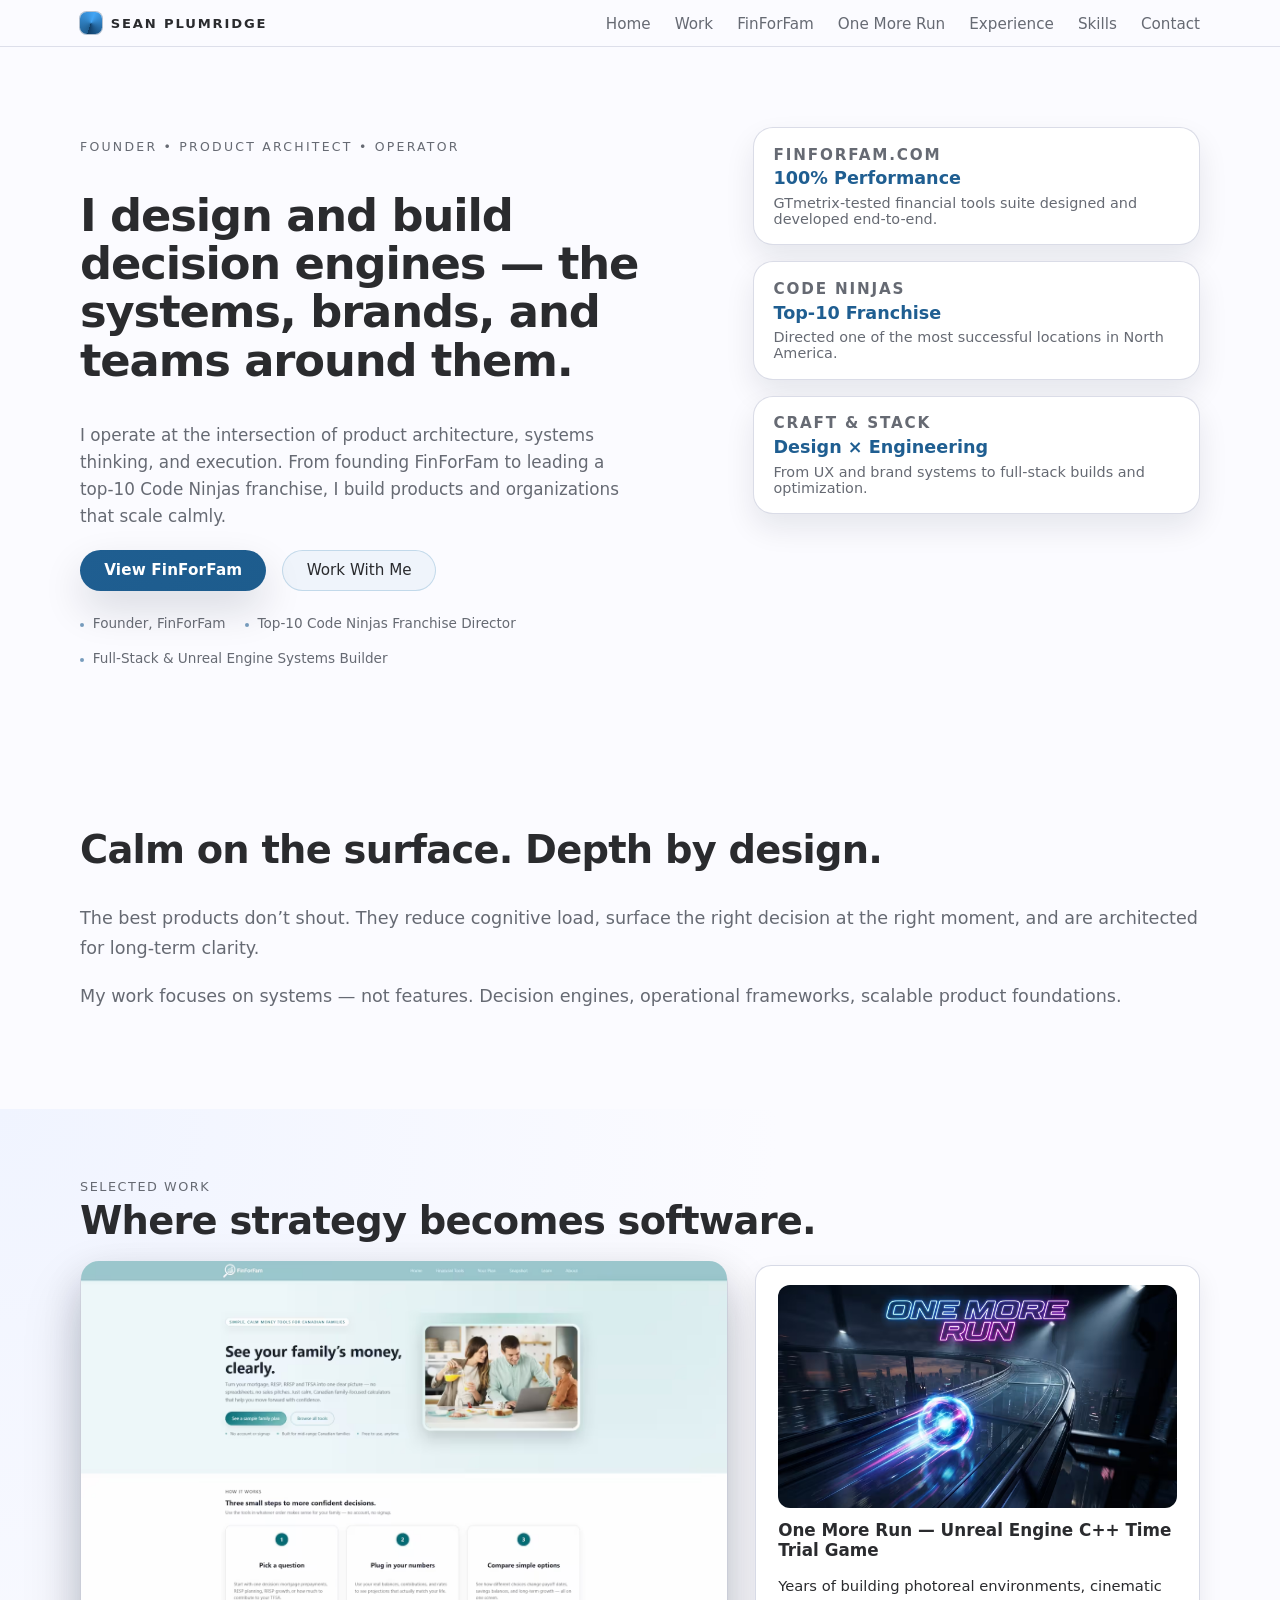
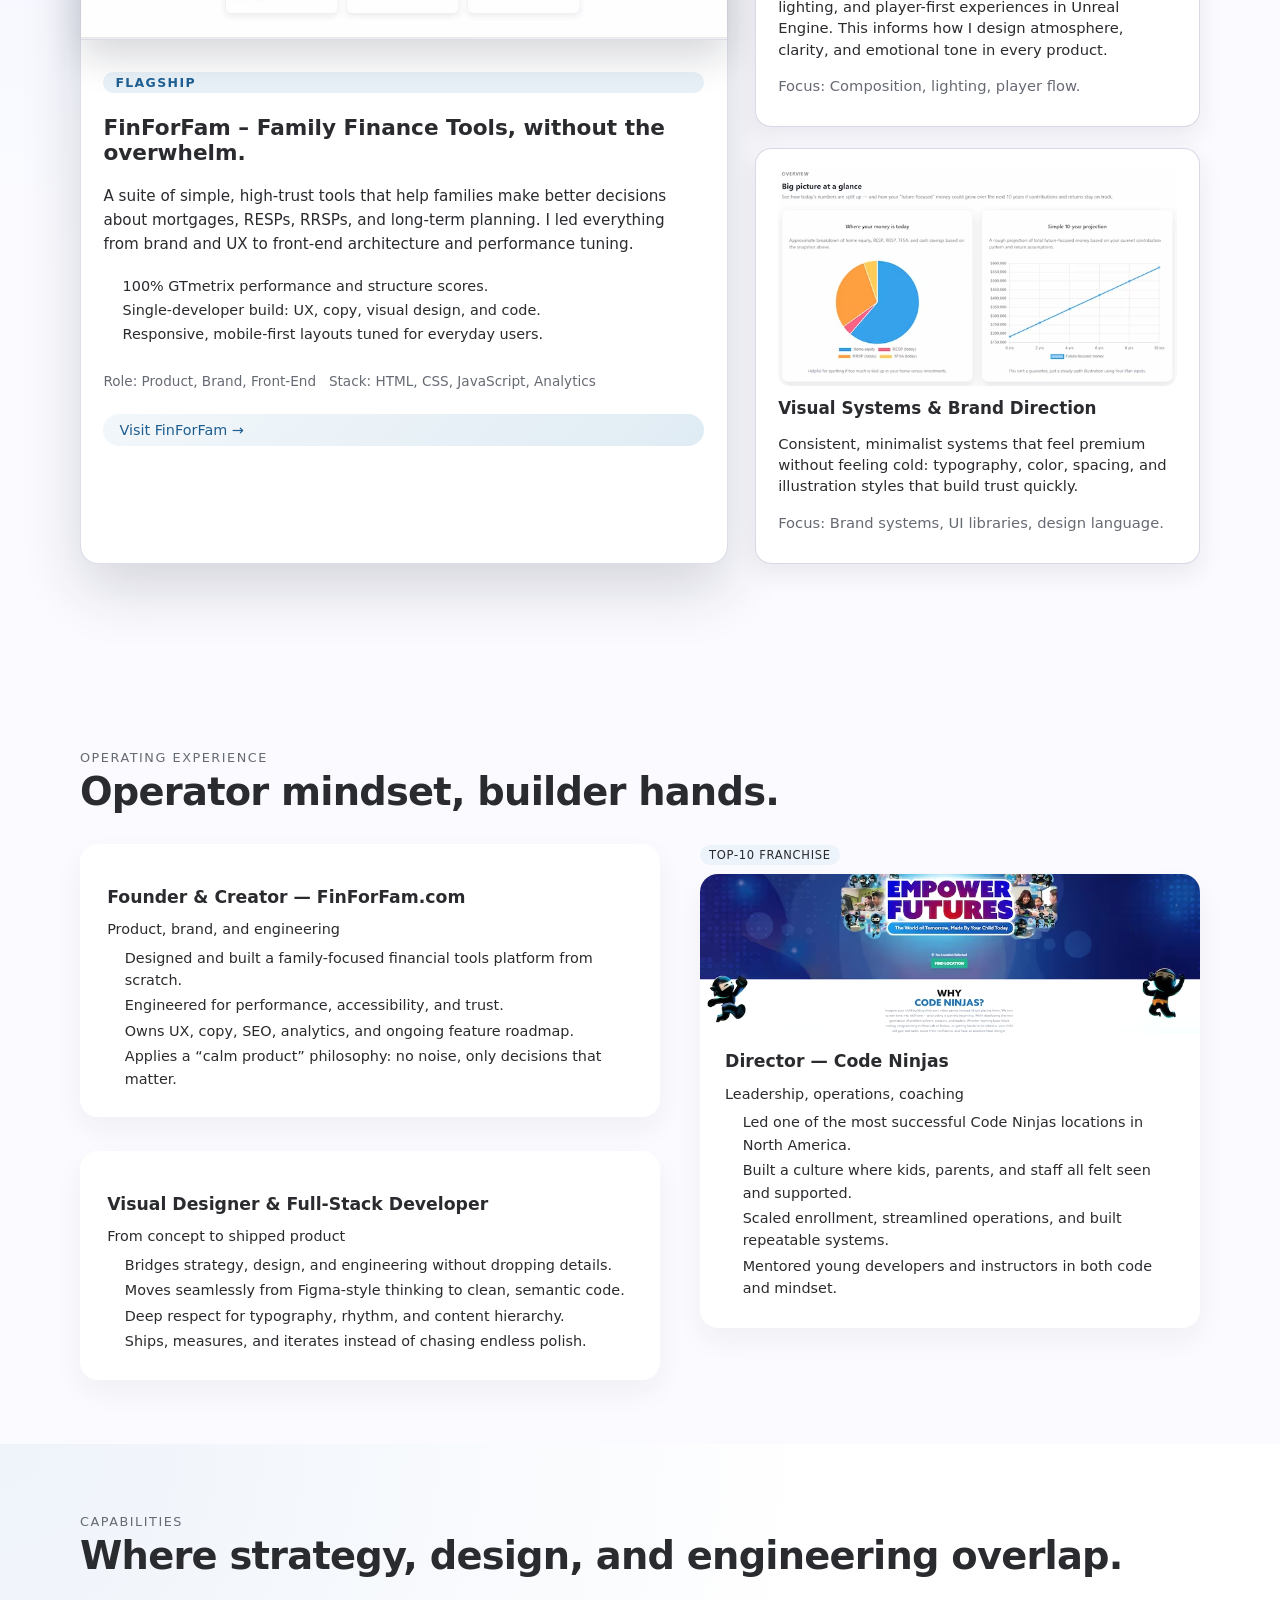
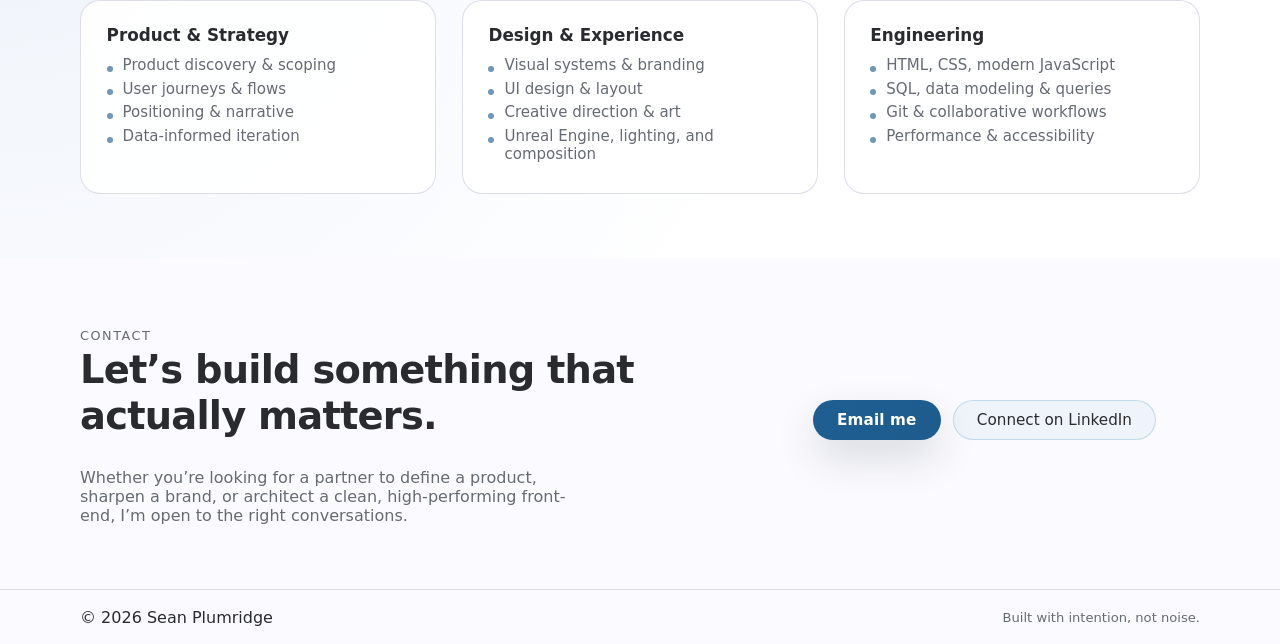
==== commit f0875826: "Commit feb 26" ====
--- a/Index.html
+++ b/Index.html
@@ -147,7 +147,7 @@
 
     <section class="section section-philosophy">
       <div class="container">
-        <h2>Calm on the surface. Deep under the hood.</h2>
+        <h2>Calm on the surface. Depth by design.</h2>
         <p>
           The best products don’t shout. They reduce cognitive load,
           surface the right decision at the right moment, and are
@@ -157,7 +157,6 @@
           My work focuses on systems — not features. Decision engines,
           operational frameworks, scalable product foundations.
         </p>
-      </div>
     </section>
 
     <!-- ========== FEATURED WORK ========== -->
@@ -165,7 +164,7 @@
       <div class="container">
         <header class="section-header">
           <p class="section-kicker">Selected work</p>
-          <h2>Products that feel calm on the surface and powerful underneath.</h2>
+          <h2>Where strategy becomes software.</h2>
         </header>
 
         <div class="work-grid">
--- a/styles.css
+++ b/styles.css
@@ -1193,4 +1193,71 @@
   .omr-card-grid {
     grid-template-columns: repeat(3,1fr);
   }
+}
+
+@media (max-width: 768px) {
+  .container {
+    padding-left: 1.4rem;
+    padding-right: 1.4rem;
+  }
+}
+
+@media (max-width: 768px) {
+  .section {
+    padding-top: 4.5rem;
+    padding-bottom: 4.5rem;
+  }
+}
+
+@media (max-width: 768px) {
+  .hero-grid {
+    gap: 2.5rem;
+  }
+
+  .hero-copy h1 {
+    font-size: clamp(1.9rem, 6vw, 2.3rem);
+    line-height: 1.15;
+  }
+
+  .hero-lead {
+    margin-top: 1.4rem;
+  }
+
+  .hero-actions {
+    margin-top: 1.8rem;
+    gap: 1rem;
+  }
+}
+
+@media (max-width: 768px) {
+  .work-grid,
+  .experience-grid,
+  .skills-grid {
+    gap: 2.2rem;
+  }
+
+  .work-card,
+  .experience-card {
+    padding: 1.6rem;
+  }
+}
+
+@media (max-width: 768px) {
+  h2 {
+    margin-bottom: 1.2rem;
+    line-height: 1.2;
+  }
+}
+
+@media (max-width: 768px) {
+  .hero-actions,
+  .contact-actions {
+    flex-direction: column;
+    align-items: flex-start;
+  }
+
+  .btn {
+    width: 100%;
+    text-align: center;
+  }
 }
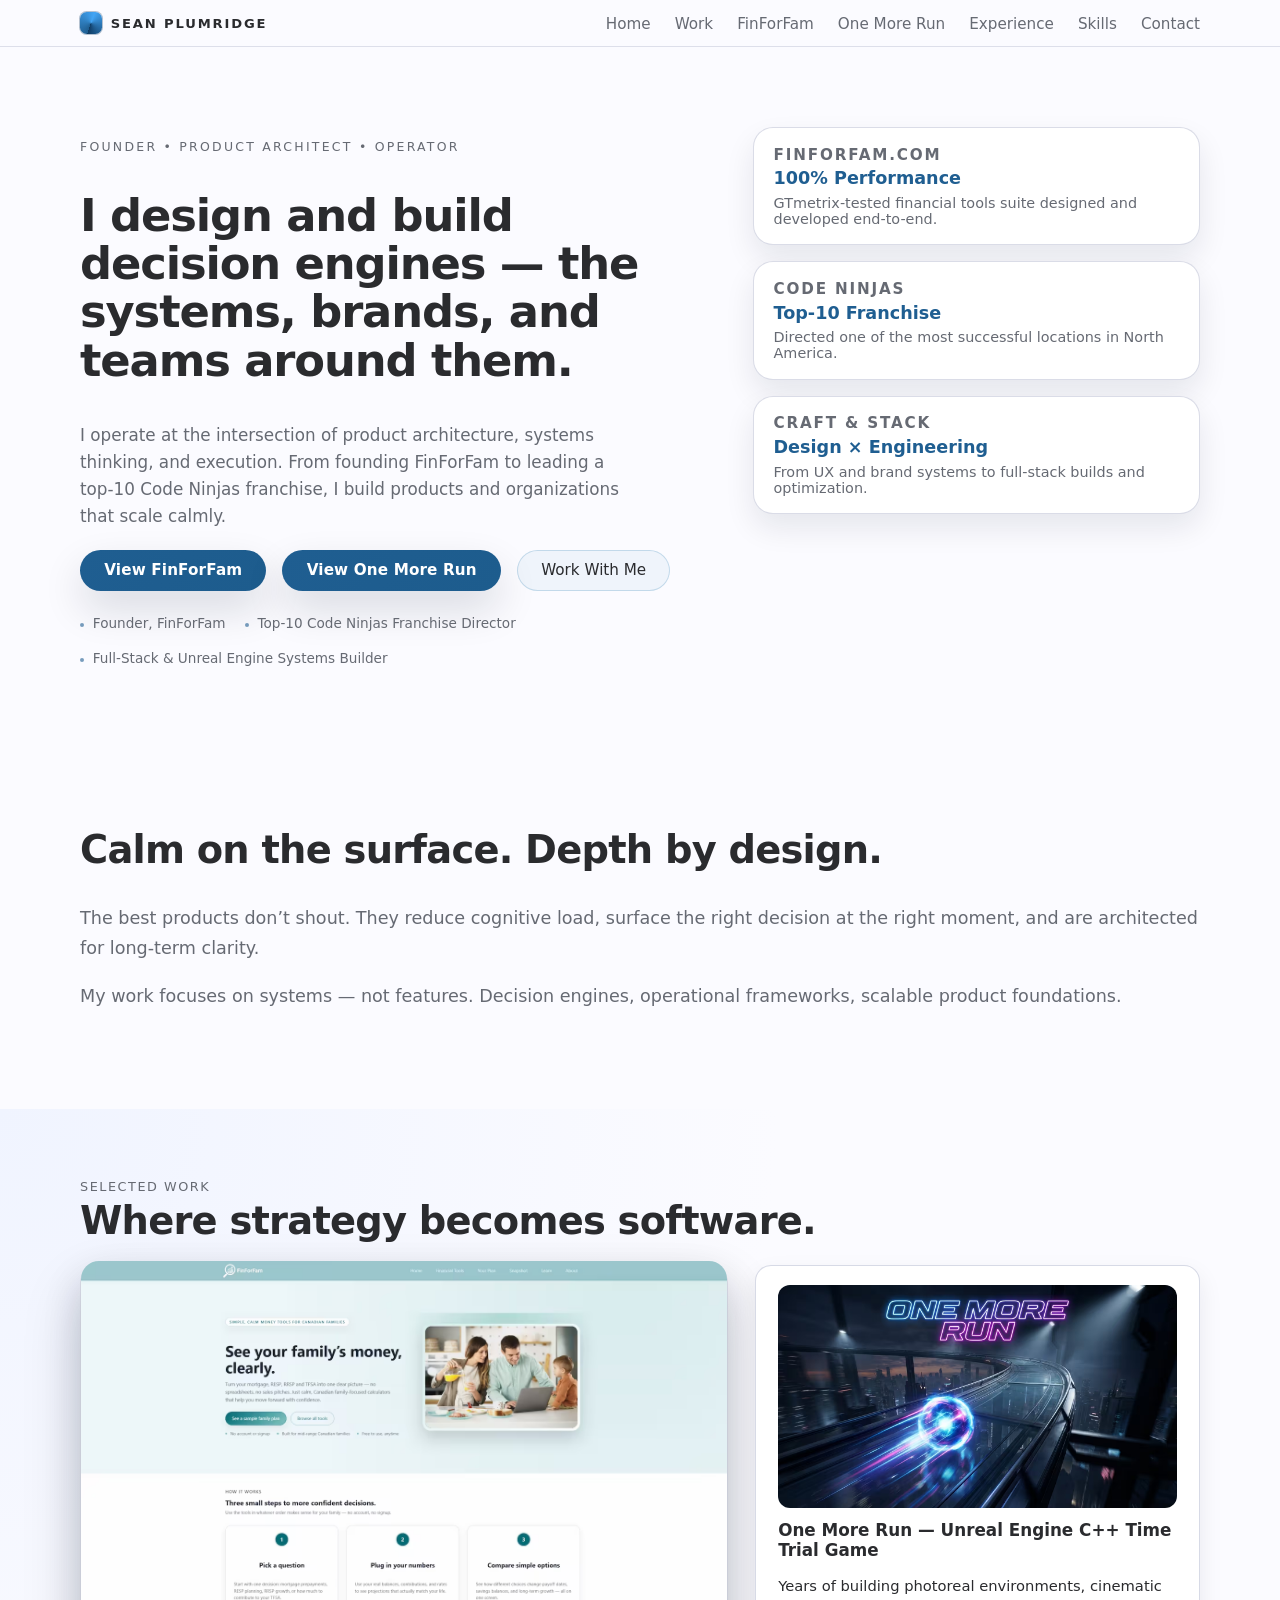
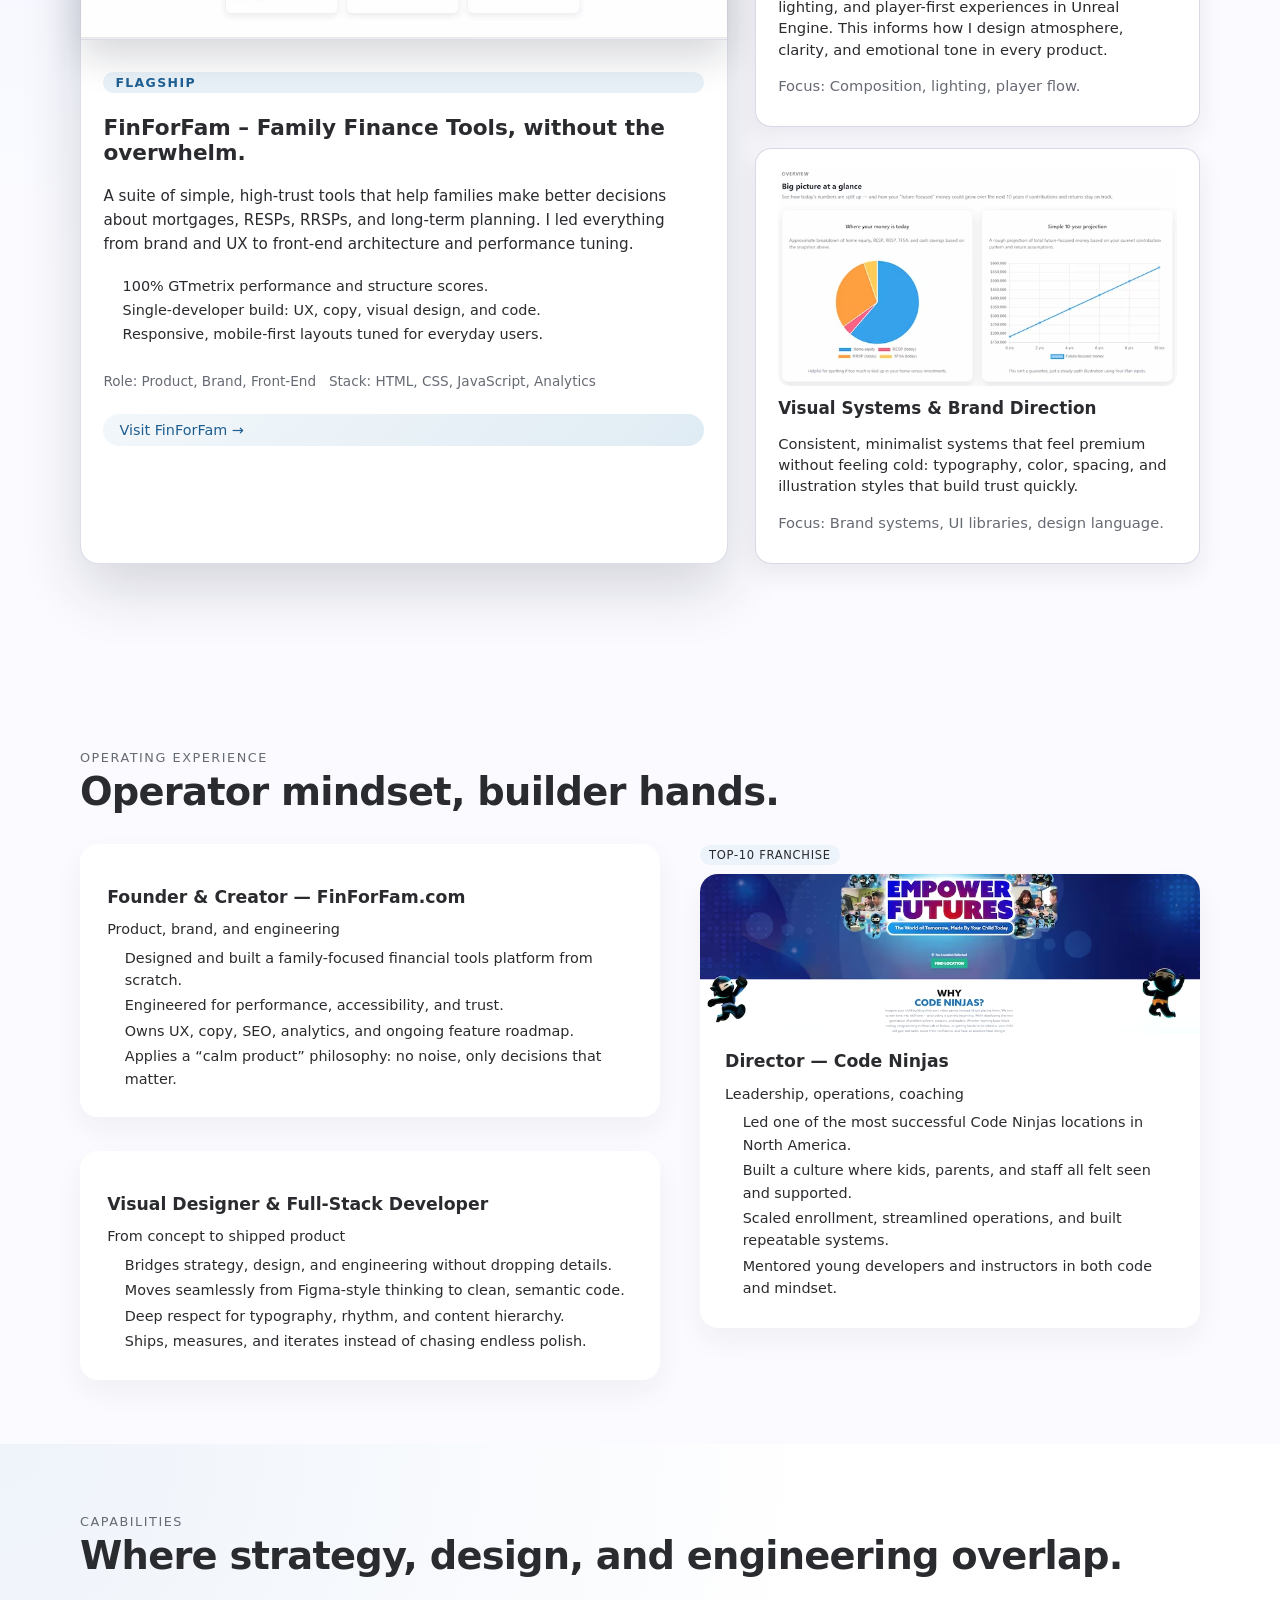
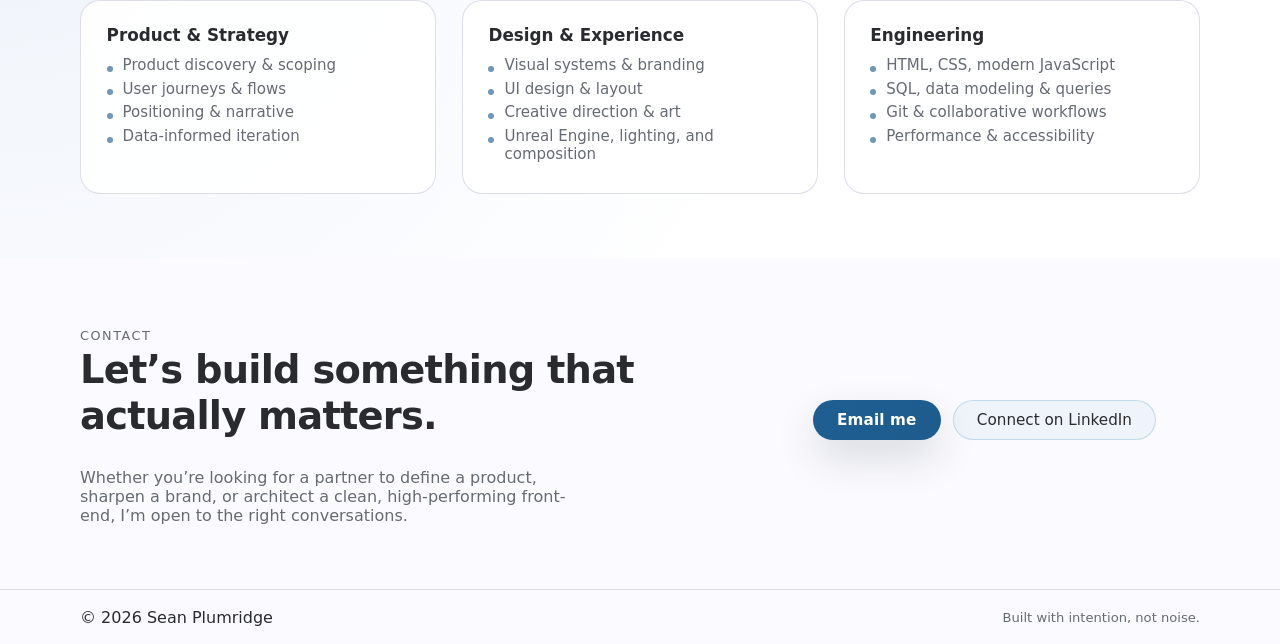
==== commit dc10f829: "commit" ====
--- a/Index.html
+++ b/Index.html
@@ -109,6 +109,9 @@
           <div class="hero-actions">
             <a href="https://finforfam.com" class="btn btn-primary" target="_blank" rel="noopener">
               View FinForFam
+            </a>
+            <a href="https://seanplumridge.com/one-more-run" class="btn btn-primary" target="_blank" rel="noopener">
+              View One More Run
             </a>
             <a href="#contact" class="btn btn-ghost">
               Work With Me
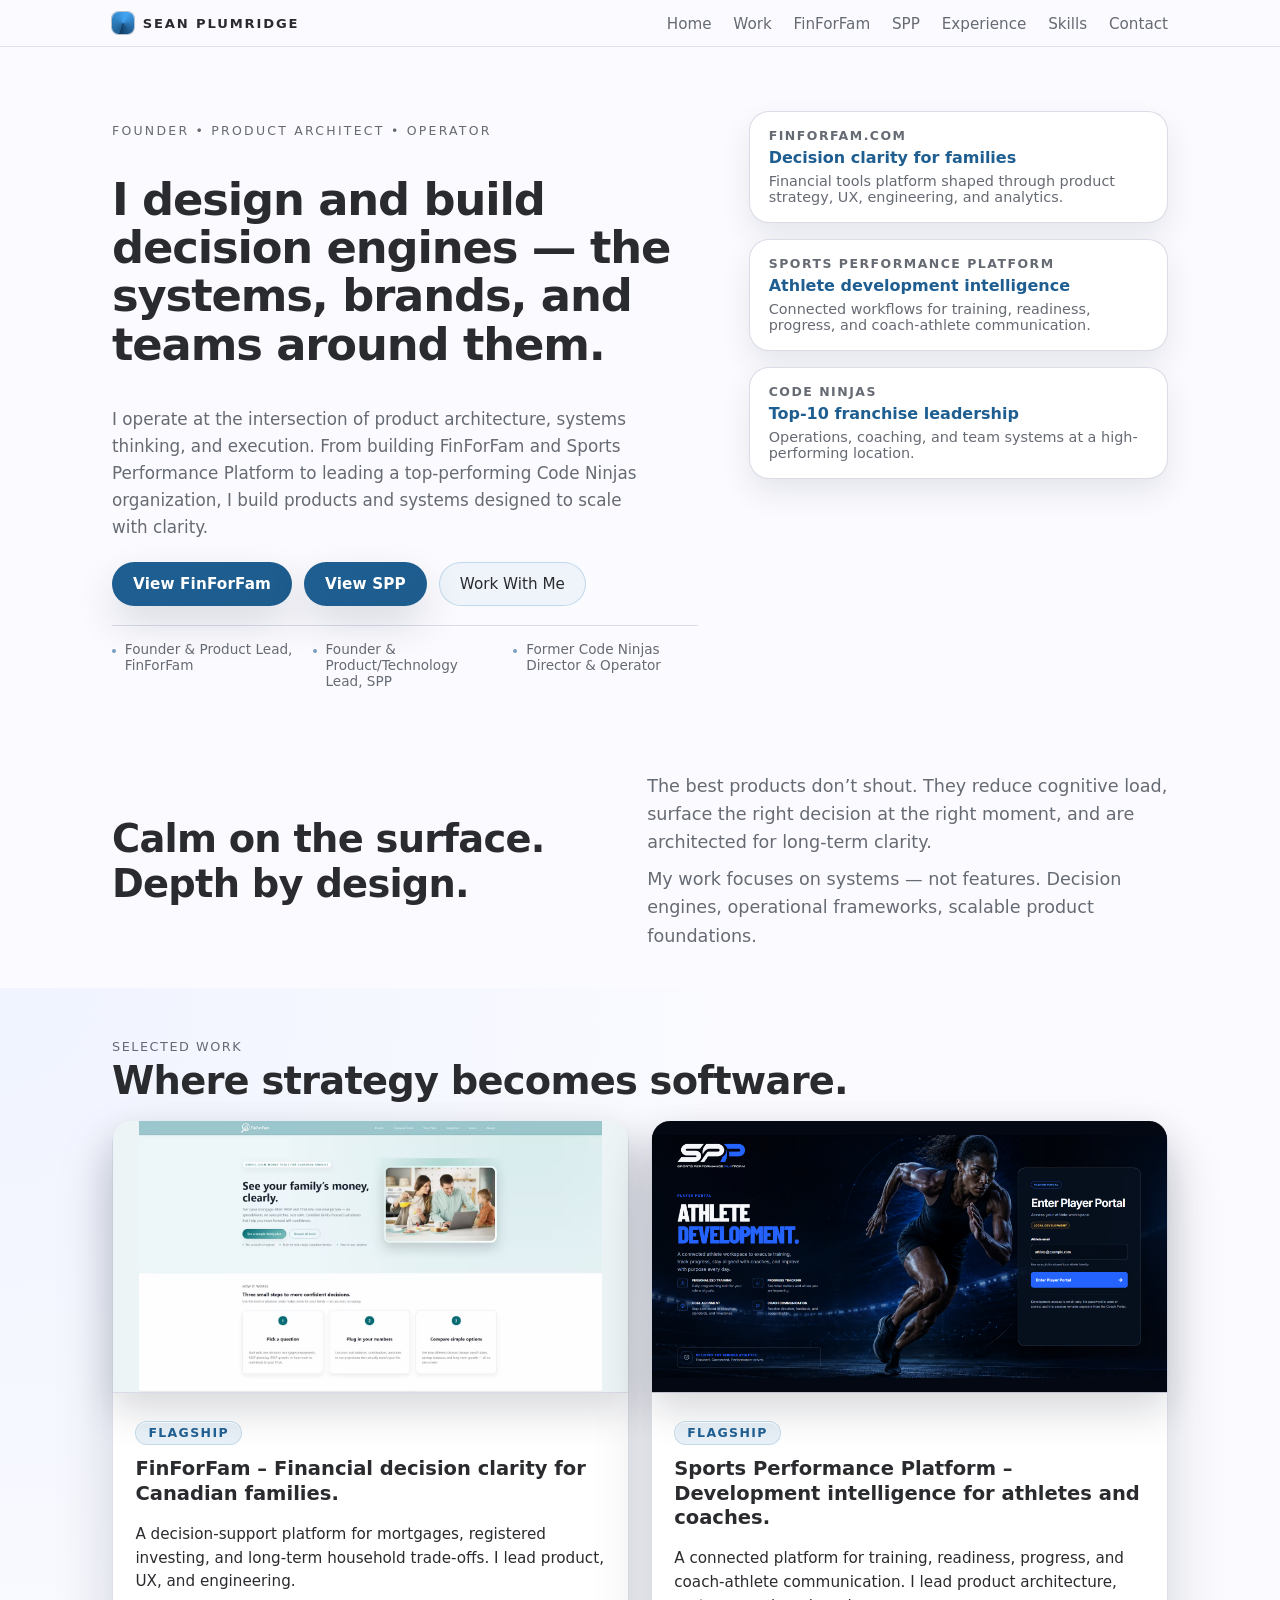
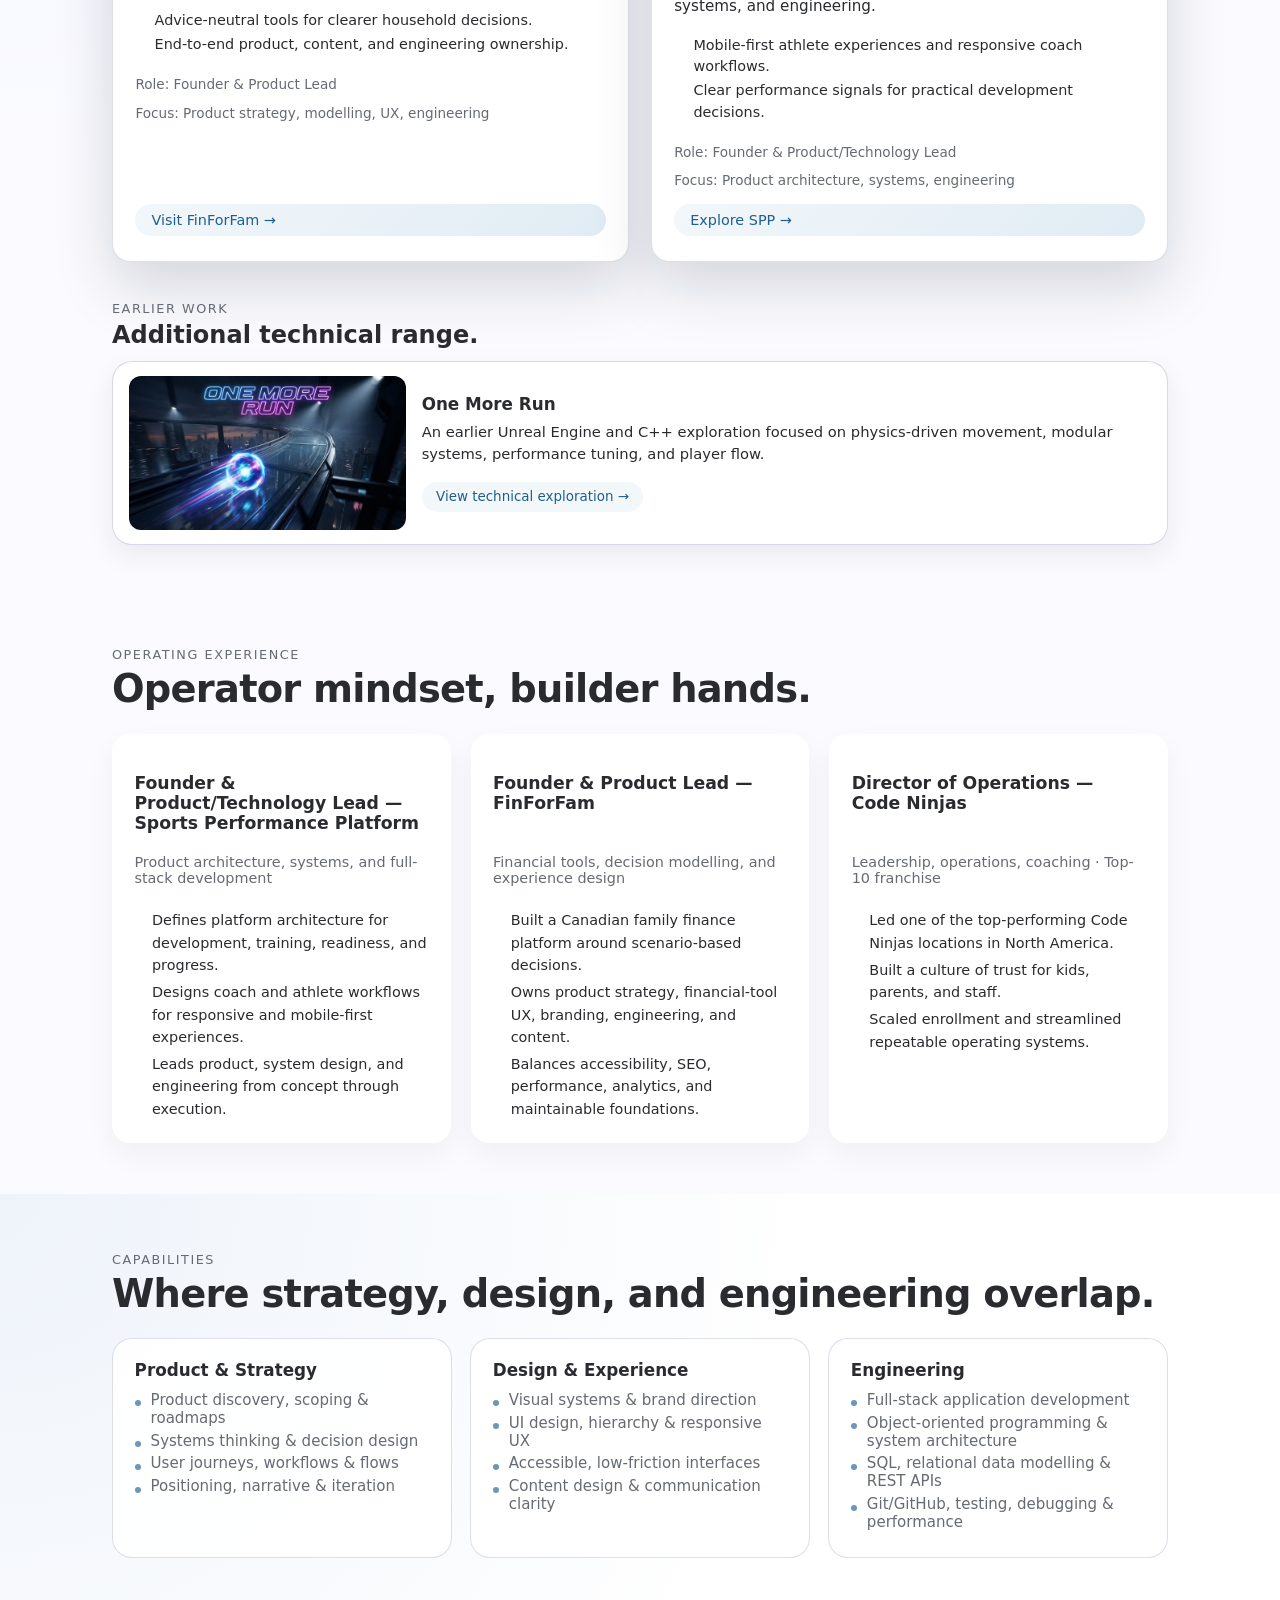
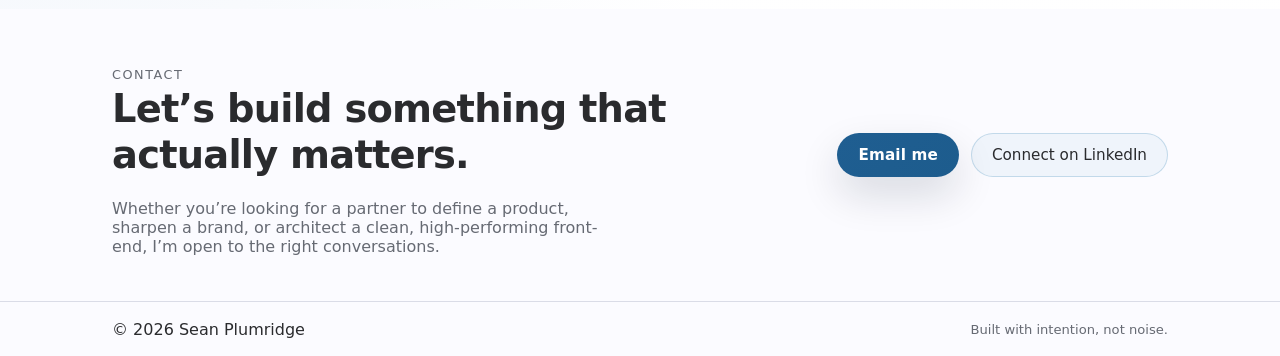
==== commit 9df52e94: "feat(portfolio): add SPP case study and refresh flagship work" ====
--- a/Index.html
+++ b/Index.html
@@ -4,9 +4,9 @@
   <meta charset="utf-8" />
   <meta name="viewport" content="width=device-width, initial-scale=1" />
 
-  <title>Sean Plumridge – Product Architect & Full-Stack Engineer</title>
+  <title>Sean Plumridge – Product & Technology Builder</title>
   <meta name="description"
-        content="Sean Plumridge – founder of FinForFam.com, former Code Ninjas director, and full-stack designer/developer focused on clarity, performance, and high-trust product design.">
+        content="Sean Plumridge – founder and product leader building clear, high-trust software systems for families, athletes, and teams.">
 
   <!-- Canonical URL -->
   <link rel="canonical" href="https://seanplumridge.com/" />
@@ -14,9 +14,9 @@
   <!-- Open Graph (Facebook, LinkedIn, Slack, iMessage) -->
   <meta property="og:type" content="website" />
   <meta property="og:site_name" content="Sean Plumridge" />
-  <meta property="og:title" content="Sean Plumridge – Product, Brand & Full-Stack Builder" />
+  <meta property="og:title" content="Sean Plumridge – Product & Technology Builder" />
   <meta property="og:description"
-        content="Founder of FinForFam.com and former Code Ninjas director, building calm, high-trust products and brands." />
+        content="Founder of FinForFam and Sports Performance Platform; former Code Ninjas director building clear, high-trust products and systems." />
   <meta property="og:url" content="https://seanplumridge.com/" />
   <meta property="og:image" content="https://seanplumridge.com/Images/SeanP_SocialImage.avif" />
   <meta property="og:image:width" content="1200" />
@@ -24,9 +24,9 @@
 
   <!-- Twitter / X -->
   <meta name="twitter:card" content="summary_large_image" />
-  <meta name="twitter:title" content="Sean Plumridge – Product, Brand & Full-Stack Builder" />
+  <meta name="twitter:title" content="Sean Plumridge – Product & Technology Builder" />
   <meta name="twitter:description"
-        content="Founder of FinForFam.com and former Code Ninjas director, building calm, high-trust products and brands." />
+        content="Founder of FinForFam and Sports Performance Platform; former Code Ninjas director building clear, high-trust products and systems." />
   <meta name="twitter:image" content="https://seanplumridge.com/Images/SeanP_SocialImage.avif" />
 
   <!-- Favicon / Icons -->
@@ -65,7 +65,7 @@
           <li><a href="#home">Home</a></li>
           <li><a href="#work">Work</a></li>
           <li><a href="/finforfam.html">FinForFam</a></li>
-          <li><a href="/one-more-run.html">One More Run</a></li>
+          <li><a href="/spp.html">SPP</a></li>
           <li><a href="#experience">Experience</a></li>
           <li><a href="#skills">Skills</a></li>
           <li><a href="#contact">Contact</a></li>
@@ -80,7 +80,7 @@
       <li><a href="#home">Home</a></li>
       <li><a href="#work">Work</a></li>
       <li><a href="/finforfam.html">FinForFam</a></li>
-      <li><a href="/one-more-run.html">One More Run</a></li>
+      <li><a href="/spp.html">SPP</a></li>
       <li><a href="#experience">Experience</a></li>
       <li><a href="#skills">Skills</a></li>
       <li><a href="#contact">Contact</a></li>
@@ -101,17 +101,17 @@
 
           <p class="hero-lead">
             I operate at the intersection of product architecture,
-            systems thinking, and execution. From founding FinForFam
-            to leading a top-10 Code Ninjas franchise, I build products
-            and organizations that scale calmly.
+            systems thinking, and execution. From building FinForFam and
+            Sports Performance Platform to leading a top-performing Code Ninjas
+            organization, I build products and systems designed to scale with clarity.
           </p>
 
           <div class="hero-actions">
             <a href="https://finforfam.com" class="btn btn-primary" target="_blank" rel="noopener">
               View FinForFam
             </a>
-            <a href="https://seanplumridge.com/one-more-run" class="btn btn-primary" target="_blank" rel="noopener">
-              View One More Run
+            <a href="/spp.html" class="btn btn-primary">
+              View SPP
             </a>
             <a href="#contact" class="btn btn-ghost">
               Work With Me
@@ -119,29 +119,29 @@
           </div>
 
           <div class="hero-cred">
-            <span>Founder, FinForFam</span>
-            <span>Top-10 Code Ninjas Franchise Director</span>
-            <span>Full-Stack & Unreal Engine Systems Builder</span>
+            <span>Founder &amp; Product Lead, FinForFam</span>
+            <span>Founder &amp; Product/Technology Lead, SPP</span>
+            <span>Former Code Ninjas Director &amp; Operator</span>
           </div>
         </div>
 
         <aside class="hero-aside">
           <div class="stat-card">
             <h3>FinForFam.com</h3>
-            <p class="stat-primary">100% Performance</p>
-            <p class="stat-meta">GTmetrix-tested financial tools suite designed and developed end-to-end.</p>
+            <p class="stat-primary">Decision clarity for families</p>
+            <p class="stat-meta">Financial tools platform shaped through product strategy, UX, engineering, and analytics.</p>
+          </div>
+
+          <div class="stat-card">
+            <h3>Sports Performance Platform</h3>
+            <p class="stat-primary">Athlete development intelligence</p>
+            <p class="stat-meta">Connected workflows for training, readiness, progress, and coach-athlete communication.</p>
           </div>
 
           <div class="stat-card">
             <h3>Code Ninjas</h3>
-            <p class="stat-primary">Top-10 Franchise</p>
-            <p class="stat-meta">Directed one of the most successful locations in North America.</p>
-          </div>
-
-          <div class="stat-card">
-            <h3>Craft & Stack</h3>
-            <p class="stat-primary">Design × Engineering</p>
-            <p class="stat-meta">From UX and brand systems to full-stack builds and optimization.</p>
+            <p class="stat-primary">Top-10 franchise leadership</p>
+            <p class="stat-meta">Operations, coaching, and team systems at a high-performing location.</p>
           </div>
         </aside>
       </div>
@@ -151,15 +151,17 @@
     <section class="section section-philosophy">
       <div class="container">
         <h2>Calm on the surface. Depth by design.</h2>
-        <p>
-          The best products don’t shout. They reduce cognitive load,
-          surface the right decision at the right moment, and are
-          architected for long-term clarity.
-        </p>
-        <p>
-          My work focuses on systems — not features. Decision engines,
-          operational frameworks, scalable product foundations.
-        </p>
+        <div class="philosophy-copy">
+          <p>
+            The best products don’t shout. They reduce cognitive load,
+            surface the right decision at the right moment, and are
+            architected for long-term clarity.
+          </p>
+          <p>
+            My work focuses on systems — not features. Decision engines,
+            operational frameworks, scalable product foundations.
+          </p>
+        </div>
     </section>
 
     <!-- ========== FEATURED WORK ========== -->
@@ -170,9 +172,9 @@
           <h2>Where strategy becomes software.</h2>
         </header>
 
-        <div class="work-grid">
+        <div class="work-featured-grid">
           <!-- FinForFam case study -->
-          <article class="work-card work-card-main">
+          <article class="work-card work-card-main" id="finforfam">
             <div class="work-screenshot">
             <img
               src="Images/FinForFamScreenShot.avif"
@@ -180,27 +182,25 @@
               loading="lazy"
               width="1400"
               height="818"
-              decoding="asnyc"
+              decoding="async"
             />
           </div>
 
             <div class="work-tag">Flagship</div>
-            <h3>FinForFam – Family Finance Tools, without the overwhelm.</h3>
+            <h3>FinForFam – Financial decision clarity for Canadian families.</h3>
             <p>
-              A suite of simple, high-trust tools that help families make
-              better decisions about mortgages, RESPs, RRSPs, and long-term planning.
-              I led everything from brand and UX to front-end architecture and performance tuning.
+              A decision-support platform for mortgages, registered investing, and
+              long-term household trade-offs. I lead product, UX, and engineering.
             </p>
 
             <ul class="work-points">
-              <li>100% GTmetrix performance and structure scores.</li>
-              <li>Single-developer build: UX, copy, visual design, and code.</li>
-              <li>Responsive, mobile-first layouts tuned for everyday users.</li>
+              <li>Advice-neutral tools for clearer household decisions.</li>
+              <li>End-to-end product, content, and engineering ownership.</li>
             </ul>
 
             <div class="work-meta">
-              <span>Role: Product, Brand, Front-End</span>
-              <span>Stack: HTML, CSS, JavaScript, Analytics</span>
+              <span>Role: Founder &amp; Product Lead</span>
+              <span>Focus: Product strategy, modelling, UX, engineering</span>
             </div>
 
             <a href="https://finforfam.com" target="_blank" rel="noopener" class="pill-link">
@@ -208,9 +208,33 @@
             </a>
           </article>
 
-          <!-- Supporting work tiles -->
-          <div class="work-side-grid">
-            <article class="work-card">
+          <article class="work-card work-card-main" id="spp">
+            <div class="work-screenshot">
+              <img src="Images/SPP_Portfolio.png" alt="Sports Performance Platform Player Portal interface featuring athlete development tools, a runner, and secure athlete workspace access" loading="lazy" width="1904" height="896" decoding="async" />
+            </div>
+            <div class="work-tag">Flagship</div>
+            <h3>Sports Performance Platform – Development intelligence for athletes and coaches.</h3>
+            <p>
+              A connected platform for training, readiness, progress, and coach-athlete
+              communication. I lead product architecture, systems, and engineering.
+            </p>
+            <ul class="work-points">
+              <li>Mobile-first athlete experiences and responsive coach workflows.</li>
+              <li>Clear performance signals for practical development decisions.</li>
+            </ul>
+            <div class="work-meta">
+              <span>Role: Founder &amp; Product/Technology Lead</span>
+              <span>Focus: Product architecture, systems, engineering</span>
+            </div>
+            <a href="/spp.html" class="pill-link">Explore SPP →</a>
+          </article>
+
+          <section class="earlier-work" aria-labelledby="earlier-work-heading">
+            <header>
+              <p class="section-kicker">Earlier work</p>
+              <h3 id="earlier-work-heading">Additional technical range.</h3>
+            </header>
+            <article class="work-card earlier-work-card">
               <div class="card-banner">
                 <img 
                   src="Images/OneMoreRun_Hero.avif" 
@@ -222,34 +246,16 @@
                 >
               </div>
 
-              <h3>One More Run — Unreal Engine C++ Time Trial Game</h3>
+              <div>
+              <h4>One More Run</h4>
               <p>
-                Years of building photoreal environments, cinematic lighting, and
-                player-first experiences in Unreal Engine. This informs how I design
-                atmosphere, clarity, and emotional tone in every product.
+                An earlier Unreal Engine and C++ exploration focused on physics-driven
+                movement, modular systems, performance tuning, and player flow.
               </p>
-              <p class="work-meta">Focus: Composition, lighting, player flow.</p>
+              <a href="/one-more-run.html" class="pill-link">View technical exploration →</a>
+              </div>
             </article>
-
-            <article class="work-card">
-              <div class="card-banner">
-                <img 
-                  src="Images/FinForFamCharts.avif" 
-                  alt="Charts on FinForFam.com"
-                  width="600"
-                  height="328"
-                  loading="lazy"
-                  decoding="async"
-                >
-              </div>
-              <h3>Visual Systems & Brand Direction</h3>
-              <p>
-                Consistent, minimalist systems that feel premium without feeling cold:
-                typography, color, spacing, and illustration styles that build trust quickly.
-              </p>
-              <p class="work-meta">Focus: Brand systems, UI libraries, design language.</p>
-            </article>
-          </div>
+          </section>
         </div>
       </div>
     </section>
@@ -263,55 +269,38 @@
         </header>
 
         <div class="experience-grid">
-          <!-- LEFT COLUMN: TWO CORE ROLES -->
+          <!-- CURRENT FOUNDER ROLES -->
           <div class="experience-left">
             <article class="experience-card card">
-              <h3 class="card-title">Founder &amp; Creator — FinForFam.com</h3>
-              <p class="card-subtitle">Product, brand, and engineering</p>
+              <h3 class="card-title">Founder &amp; Product/Technology Lead — Sports Performance Platform</h3>
+              <p class="card-subtitle">Product architecture, systems, and full-stack development</p>
               <ul class="card-list">
-                <li>Designed and built a family-focused financial tools platform from scratch.</li>
-                <li>Engineered for performance, accessibility, and trust.</li>
-                <li>Owns UX, copy, SEO, analytics, and ongoing feature roadmap.</li>
-                <li>Applies a “calm product” philosophy: no noise, only decisions that matter.</li>
+                <li>Defines platform architecture for development, training, readiness, and progress.</li>
+                <li>Designs coach and athlete workflows for responsive and mobile-first experiences.</li>
+                <li>Leads product, system design, and engineering from concept through execution.</li>
               </ul>
             </article>
 
             <article class="experience-card card">
-              <h3 class="card-title">Visual Designer &amp; Full-Stack Developer</h3>
-              <p class="card-subtitle">From concept to shipped product</p>
+              <h3 class="card-title">Founder &amp; Product Lead — FinForFam</h3>
+              <p class="card-subtitle">Financial tools, decision modelling, and experience design</p>
               <ul class="card-list">
-                <li>Bridges strategy, design, and engineering without dropping details.</li>
-                <li>Moves seamlessly from Figma-style thinking to clean, semantic code.</li>
-                <li>Deep respect for typography, rhythm, and content hierarchy.</li>
-                <li>Ships, measures, and iterates instead of chasing endless polish.</li>
+                <li>Built a Canadian family finance platform around scenario-based decisions.</li>
+                <li>Owns product strategy, financial-tool UX, branding, engineering, and content.</li>
+                <li>Balances accessibility, SEO, performance, analytics, and maintainable foundations.</li>
               </ul>
             </article>
           </div>
 
-          <!-- RIGHT COLUMN: FEATURED CODE NINJAS ROLE -->
+          <!-- HISTORICAL LEADERSHIP ROLE -->
           <div class="experience-right">
-            <span class="pill-badge">Top-10 franchise</span>
-            <article class="experience-card experience-card-highlight card">
-
-              <!-- Code Ninjas banner -->
-              <div class="experience-banner">
-                <img
-                  src="Images/CodeNinjas.avif"
-                  alt="Code Ninjas – Empower Futures hero"
-                  width="800"
-                  height="359"
-                  loading="lazy"
-                  decoding="async"
-                >
-              </div>
-
-              <h3 class="card-title">Director — Code Ninjas</h3>
-              <p class="card-subtitle">Leadership, operations, coaching</p>
+            <article class="experience-card card">
+              <h3 class="card-title">Director of Operations — Code Ninjas</h3>
+              <p class="card-subtitle">Leadership, operations, coaching · Top-10 franchise</p>
               <ul class="card-list">
-                <li>Led one of the most successful Code Ninjas locations in North America.</li>
-                <li>Built a culture where kids, parents, and staff all felt seen and supported.</li>
-                <li>Scaled enrollment, streamlined operations, and built repeatable systems.</li>
-                <li>Mentored young developers and instructors in both code and mindset.</li>
+                <li>Led one of the top-performing Code Ninjas locations in North America.</li>
+                <li>Built a culture of trust for kids, parents, and staff.</li>
+                <li>Scaled enrollment and streamlined repeatable operating systems.</li>
               </ul>
             </article>
           </div>
@@ -331,30 +320,30 @@
           <div class="skills-column">
             <h3>Product & Strategy</h3>
             <ul>
-              <li>Product discovery & scoping</li>
-              <li>User journeys & flows</li>
-              <li>Positioning & narrative</li>
-              <li>Data-informed iteration</li>
+              <li>Product discovery, scoping &amp; roadmaps</li>
+              <li>Systems thinking &amp; decision design</li>
+              <li>User journeys, workflows &amp; flows</li>
+              <li>Positioning, narrative &amp; iteration</li>
             </ul>
           </div>
 
           <div class="skills-column">
             <h3>Design & Experience</h3>
             <ul>
-              <li>Visual systems & branding</li>
-              <li>UI design & layout</li>
-              <li>Creative direction & art</li>
-              <li>Unreal Engine, lighting, and composition</li>
+              <li>Visual systems &amp; brand direction</li>
+              <li>UI design, hierarchy &amp; responsive UX</li>
+              <li>Accessible, low-friction interfaces</li>
+              <li>Content design &amp; communication clarity</li>
             </ul>
           </div>
 
           <div class="skills-column">
             <h3>Engineering</h3>
             <ul>
-              <li>HTML, CSS, modern JavaScript</li>
-              <li>SQL, data modeling & queries</li>
-              <li>Git & collaborative workflows</li>
-              <li>Performance & accessibility</li>
+              <li>Full-stack application development</li>
+              <li>Object-oriented programming &amp; system architecture</li>
+              <li>SQL, relational data modelling &amp; REST APIs</li>
+              <li>Git/GitHub, testing, debugging &amp; performance</li>
             </ul>
           </div>
         </div>
--- a/styles.css
+++ b/styles.css
@@ -16,8 +16,8 @@
 
   --font-sans: system-ui, -apple-system, BlinkMacSystemFont, "Segoe UI", sans-serif;
 
-  --space-section-y: clamp(3.5rem, 5vw, 4.5rem);
-  --space-container-x: 1.rem;
+  --space-section-y: clamp(3rem, 4vw, 4rem);
+  --space-container-x: clamp(1.25rem, 3vw, 2rem);
 }
 
 /* ========== GLOBAL RESET ========== */
@@ -51,6 +51,12 @@
   text-decoration: none;
 }
 
+a:focus-visible,
+button:focus-visible {
+  outline: 3px solid rgba(33, 118, 174, 0.45);
+  outline-offset: 3px;
+}
+
 ul {
   list-style: none;
   margin: 0;
@@ -84,7 +90,7 @@
 }
 /* sections that sit back-to-back get a slightly tighter top */
 .section + .section {
-  padding-top: clamp(2rem, 4.5vw, 4rem);
+  padding-top: clamp(2.25rem, 3.5vw, 3.25rem);
 }
 
 .section-alt {
@@ -98,8 +104,7 @@
     rgba(33, 118, 174, 0.06),
     rgba(255, 255, 255, 0.95) 60%
   );
-  padding-top: 4rem;
-  padding-bottom: 4rem;
+  padding-block: clamp(2.75rem, 4vw, 3.5rem);
 }
 
 .section-header {
@@ -109,7 +114,7 @@
 
 .section-experience .section-header,
 #contact .section-header {
-  margin-bottom: 1.8rem; 
+  margin-bottom: 1.35rem;
 }
 
 .section-header h2 {
@@ -167,7 +172,7 @@
 .mainnav ul {
   display: flex;
   align-items: center;
-  gap: 1.5rem;
+  gap: clamp(1rem, 1.7vw, 1.5rem);
 }
 
 .mainnav a {
@@ -259,13 +264,13 @@
 
 /* ========== HERO ========== */
 .hero {
-  padding-top: 5rem;
-  padding-bottom: 4.5rem;
+  padding-top: clamp(3.25rem, 5vw, 4.25rem);
+  padding-bottom: clamp(2rem, 3vw, 2.75rem);
 }
 
 .hero-grid {
   display: grid;
-  gap: 3rem;
+  gap: clamp(2rem, 4vw, 3.25rem);
   align-items: flex-start;
 }
 
@@ -289,15 +294,15 @@
   max-width: 34rem;
   font-size: 1.05rem;
   line-height: 1.6;
-  margin: 0 0 0.25rem;
+  margin: 0;
 }
 
 .hero-actions {
   display: flex;
   flex-wrap: wrap;
-  gap: 1rem;
-  margin-top: 1.25rem;
-  margin-bottom: 1.4rem;
+  gap: 0.75rem;
+  margin-top: 1.35rem;
+  margin-bottom: 1.1rem;
 }
 
 .hero-tags {
@@ -316,10 +321,11 @@
 }
 
 .hero-cred {
-  display: flex;
-  flex-wrap: wrap;
-  gap: 1.2rem;
-  margin-top: 1.5rem;
+  display: grid;
+  gap: 0.45rem 1rem;
+  margin-top: 1.15rem;
+  padding-top: 0.95rem;
+  border-top: 1px solid rgba(214, 217, 229, 0.85);
   font-size: 0.85rem;
   color: var(--color-muted);
 }
@@ -350,14 +356,15 @@
 .stat-card {
   background: var(--color-surface);
   border-radius: var(--radius-lg);
-  padding: 1.1rem 1.2rem 1.1rem;
+  min-height: 112px;
+  padding: 1rem 1.15rem;
   box-shadow: 0 14px 30px rgba(10, 18, 40, 0.09);
   border: 1px solid rgba(214, 217, 229, 0.9);
 }
 
 .stat-card h3 {
   margin: 0 0 0.3rem;
-  font-size: 0.95rem;
+  font-size: 0.78rem;
   text-transform: uppercase;
   letter-spacing: 0.12em;
   color: var(--color-muted);
@@ -365,7 +372,7 @@
 
 .stat-primary {
   margin: 0 0 0.4rem;
-  font-size: 1.1rem;
+  font-size: 1rem;
   font-weight: 600;
   color: var(--color-primary);
 }
@@ -381,6 +388,12 @@
 .work-grid {
   display: grid;
   gap: 1.7rem;
+  align-items: stretch;
+}
+
+.work-featured-grid {
+  display: grid;
+  gap: 1.35rem;
   align-items: stretch;
 }
 
@@ -390,13 +403,14 @@
   padding: 1.7rem 1.7rem 1.6rem;
   border: 1px solid rgba(214, 217, 229, 0.96);
   box-shadow: 0 10px 26px rgba(11, 15, 40, 0.08);
+  transition: transform 0.18s ease-out, box-shadow 0.18s ease-out;
 }
 
 .work-card-main {
   padding: 1.1rem 1.4rem 1.6rem;
   display: flex;
   flex-direction: column;
-  gap: 0.9rem;
+  gap: 0.7rem;
   border-radius: 18px;
   box-shadow: 0 25px 60px rgba(10, 18, 40, 0.16);
   border: 1px solid rgba(214, 217, 229, 0.85);
@@ -412,6 +426,8 @@
   margin: -1.4rem -1.4rem 1.1rem;
   border-radius: 18px 18px 0 0;
   overflow: hidden;
+  aspect-ratio: 1.9 / 1;
+  background: #edf4f5;
   border-bottom: 1px solid rgba(214, 217, 229, 0.9);
   box-shadow: 0 18px 38px rgba(10, 18, 40, 0.16);
 }
@@ -419,7 +435,8 @@
 .work-screenshot img {
   display: block;
   width: 100%;
-  height: auto;
+  height: 100%;
+  object-fit: contain;
   transform: translateZ(0);
 }
 
@@ -434,13 +451,17 @@
   font-weight: 600;
   text-transform: uppercase;
   letter-spacing: 0.11em;
-  margin-bottom: 0.5rem;
+  align-self: flex-start;
+  margin-bottom: 0.1rem;
+  border: 1px solid rgba(33, 118, 174, 0.18);
+  box-shadow: inset 0 1px 0 rgba(255, 255, 255, 0.7);
 }
 
 .work-card-main h3 {
   margin-top: 0;
   margin-bottom: 0.35rem;
-  font-size: 1.35rem;
+  font-size: 1.22rem;
+  line-height: 1.25;
 }
 
 .work-card-main p {
@@ -451,7 +472,7 @@
 }
 
 .work-points {
-  margin: 0.1rem 0 0.8rem;
+  margin: 0.1rem 0 0.55rem;
   padding-left: 1.2rem;
   font-size: 0.9rem;
   line-height: 1.5;
@@ -467,7 +488,7 @@
   gap: 0.8rem;
   font-size: 0.85rem;
   color: var(--color-muted);
-  margin-bottom: 0.5rem;
+  margin-bottom: 0.25rem;
 }
 
 /* Right column cards */
@@ -509,7 +530,7 @@
 
 /* Work CTA pill */
 .work-card-main .pill-link {
-  margin-top: 0.2rem;
+  margin-top: auto;
   padding: 0.5rem 1rem;
   font-size: 0.9rem;
   background: linear-gradient(135deg, rgba(33,118,174,0.06), rgba(33,118,174,0.14));
@@ -520,39 +541,88 @@
   background: rgba(33,118,174,0.16);
 }
 
+#spp .work-screenshot {
+  background: #030812;
+}
+
+.earlier-work {
+  grid-column: 1 / -1;
+  margin-top: 0.25rem;
+}
+
+.earlier-work > header {
+  max-width: 640px;
+  margin-bottom: 0.65rem;
+}
+
+.earlier-work h3 {
+  margin: 0;
+  font-size: clamp(1.2rem, 2vw, 1.5rem);
+  line-height: 1.3;
+}
+
+.earlier-work-card {
+  display: grid;
+  gap: 1rem;
+  align-items: center;
+  padding: 0.85rem 1rem;
+}
+
+.earlier-work-card h4 {
+  margin: 0 0 0.45rem;
+  font-size: 1.05rem;
+}
+
+.earlier-work-card p {
+  margin: 0 0 0.55rem;
+  font-size: 0.92rem;
+  line-height: 1.5;
+}
+
+.earlier-work-card .card-banner {
+  margin: 0;
+}
+
+.earlier-work-card .pill-link {
+  color: var(--color-primary);
+  font-size: 0.84rem;
+  line-height: 1.45;
+}
+
 /* ========== EXPERIENCE ========== */
 
 #work.section {
-  padding-bottom: clamp(3rem, 4vw, 3.8rem);
+  padding-top: clamp(2rem, 3vw, 2.75rem);
+  padding-bottom: clamp(2.5rem, 3.5vw, 3.25rem);
 }
 
 .section-experience {
-  margin-top: 4rem;
-   padding-top: clamp(3rem, 4vw, 3.8rem);
+  margin-top: 0;
+  padding-top: clamp(2.75rem, 3.5vw, 3.25rem);
 }
 
 .experience-grid {
   display: grid;
-  grid-template-columns: minmax(0, 1.1fr) minmax(0, 0.95fr);
-  gap: 2.5rem;
-  align-items: flex-start;
+  gap: 1.25rem;
+  align-items: stretch;
 }
 
 .experience-left {
-  display: flex;
-  flex-direction: column;
-  gap: 2.1rem;
+  display: contents;
 }
 
 .experience-card {
   border-radius: 18px;
   background: #ffffff;
   box-shadow: 0 12px 28px rgba(15, 23, 42, 0.05);
-  padding: 1.6rem 1.7rem 1.7rem;
+  height: 100%;
+  display: flex;
+  flex-direction: column;
+  padding: 1.35rem 1.4rem 1.45rem;
 }
 
 .experience-card-highlight {
-  padding: 1.5rem 1.6rem 1.8rem;
+  padding: 1.35rem 1.4rem 1.45rem;
 }
 
 /* Top-10 pill badge */
@@ -564,14 +634,14 @@
   font-size: 0.72rem;
   letter-spacing: 0.06em;
   text-transform: uppercase;
-  color: var(--color-text-muted);
+  color: var(--color-muted);
   background: rgba(15, 118, 178, 0.06);
-  margin-bottom: 0.6rem;
+  margin-bottom: 0.65rem;
 }
 
 /* Banner image at the top of the Code Ninjas card */
 .experience-banner {
-  margin: -1.5rem -1.6rem 1rem;
+  margin: 0 -1.4rem 1rem;
   border-radius: 18px 18px 0 0;
   overflow: hidden;
 }
@@ -579,7 +649,7 @@
 .experience-banner img {
   display: block;
   width: 100%;
-  height: 160px;        
+  height: 105px;
   object-fit: cover;
   filter: saturate(0.85) brightness(1.03);
 }
@@ -593,7 +663,7 @@
 .section-experience .card-subtitle {
   margin-bottom: 0.6rem;
   font-size: 0.9rem;
-  color: var(--color-text-muted);
+  color: var(--color-muted);
 }
 
 .section-experience .card-list {
@@ -604,12 +674,11 @@
 }
 
 .section-experience .card-list li + li {
-  margin-top: 0.2rem;
+  margin-top: 0.3rem;
 }
 
 .section-philosophy {
-  padding-top: 5rem;
-  padding-bottom: 5rem;
+  padding-block: clamp(2rem, 3vw, 2.5rem);
 }
 
 .section-philosophy h2 {
@@ -618,22 +687,28 @@
 }
 
 .section-philosophy p {
+  margin: 0;
   font-size: 1.1rem;
   color: var(--color-muted);
-  line-height: 1.7;
+  line-height: 1.6;
+}
+
+.philosophy-copy {
+  display: grid;
+  gap: 0.55rem;
 }
 
 /* ========== CAPABILITIES / SKILLS ========== */
 
 .skills-grid {
   display: grid;
-  gap: 1.6rem;
+  gap: 1.15rem;
 }
 
 .skills-column {
   background: rgba(255, 255, 255, 0.9);
   border-radius: var(--radius-lg);
-  padding: 1.5rem 1.6rem;
+  padding: 1.3rem 1.35rem;
   border: 1px solid rgba(214, 217, 229, 0.85);
   font-size: 0.95rem;
 }
@@ -655,7 +730,7 @@
 .skills-column li {
   position: relative;
   padding-left: 1rem;
-  margin-bottom: 0.35rem;
+  margin-bottom: 0.3rem;
 }
 
 .skills-column li::before {
@@ -674,7 +749,7 @@
 
 .contact-inner {
   display: grid;
-  gap: 1.8rem;
+  gap: 1.25rem;
   align-items: center;
 }
 
@@ -688,6 +763,7 @@
   display: flex;
   flex-wrap: wrap;
   gap: 0.75rem;
+  justify-content: flex-end;
 }
 
 /* ========== BUTTONS & LINKS ========== */
@@ -697,7 +773,8 @@
   align-items: center;
   justify-content: center;
   gap: 0.4rem;
-  padding: 0.65rem 1.45rem;
+  min-height: 44px;
+  padding: 0.65rem 1.25rem;
   border-radius: var(--radius-pill);
   border: 1px solid transparent;
   font-size: 0.95rem;
@@ -784,10 +861,10 @@
     grid-template-columns: 1fr;
     gap: 1.8rem;
   }
-
-  .experience-right {
-    order: -1; /* show Code Ninjas first on mobile */
-  }
+}
+
+#contact.section {
+  padding-block: clamp(2.5rem, 3.5vw, 3.25rem);
 }
 
 @media (min-width: 720px) {
@@ -795,16 +872,53 @@
     grid-template-columns: minmax(0, 1.4fr) minmax(0, 1fr);
   }
 
+  .hero-cred {
+    grid-template-columns: repeat(3, minmax(0, 1fr));
+  }
+
+  .section-philosophy .container {
+    display: grid;
+    grid-template-columns: minmax(0, 0.95fr) minmax(0, 1.05fr);
+    gap: clamp(2rem, 5vw, 5rem);
+    align-items: center;
+  }
+
+  .section-philosophy h2 {
+    margin: 0;
+  }
+
   .work-grid {
     grid-template-columns: minmax(0, 1.6fr) minmax(0, 1.1fr);
   }
 
+  .work-featured-grid {
+    grid-template-columns: repeat(2, minmax(0, 1fr));
+  }
+
+  .earlier-work-card {
+    grid-template-columns: minmax(180px, 0.55fr) minmax(0, 1.45fr);
+  }
+
   .skills-grid {
     grid-template-columns: repeat(3, minmax(0, 1fr));
   }
 
   .contact-inner {
     grid-template-columns: minmax(0, 2fr) minmax(0, 1.1fr);
+  }
+}
+
+@media (min-width: 900px) {
+  .experience-grid {
+    grid-template-columns: repeat(3, minmax(0, 1fr));
+  }
+
+  .experience-card .card-title {
+    min-height: 3.9rem;
+  }
+
+  .experience-card .card-subtitle {
+    min-height: 2.5rem;
   }
 }
 
@@ -1260,4 +1374,4 @@
     width: 100%;
     text-align: center;
   }
-}+}
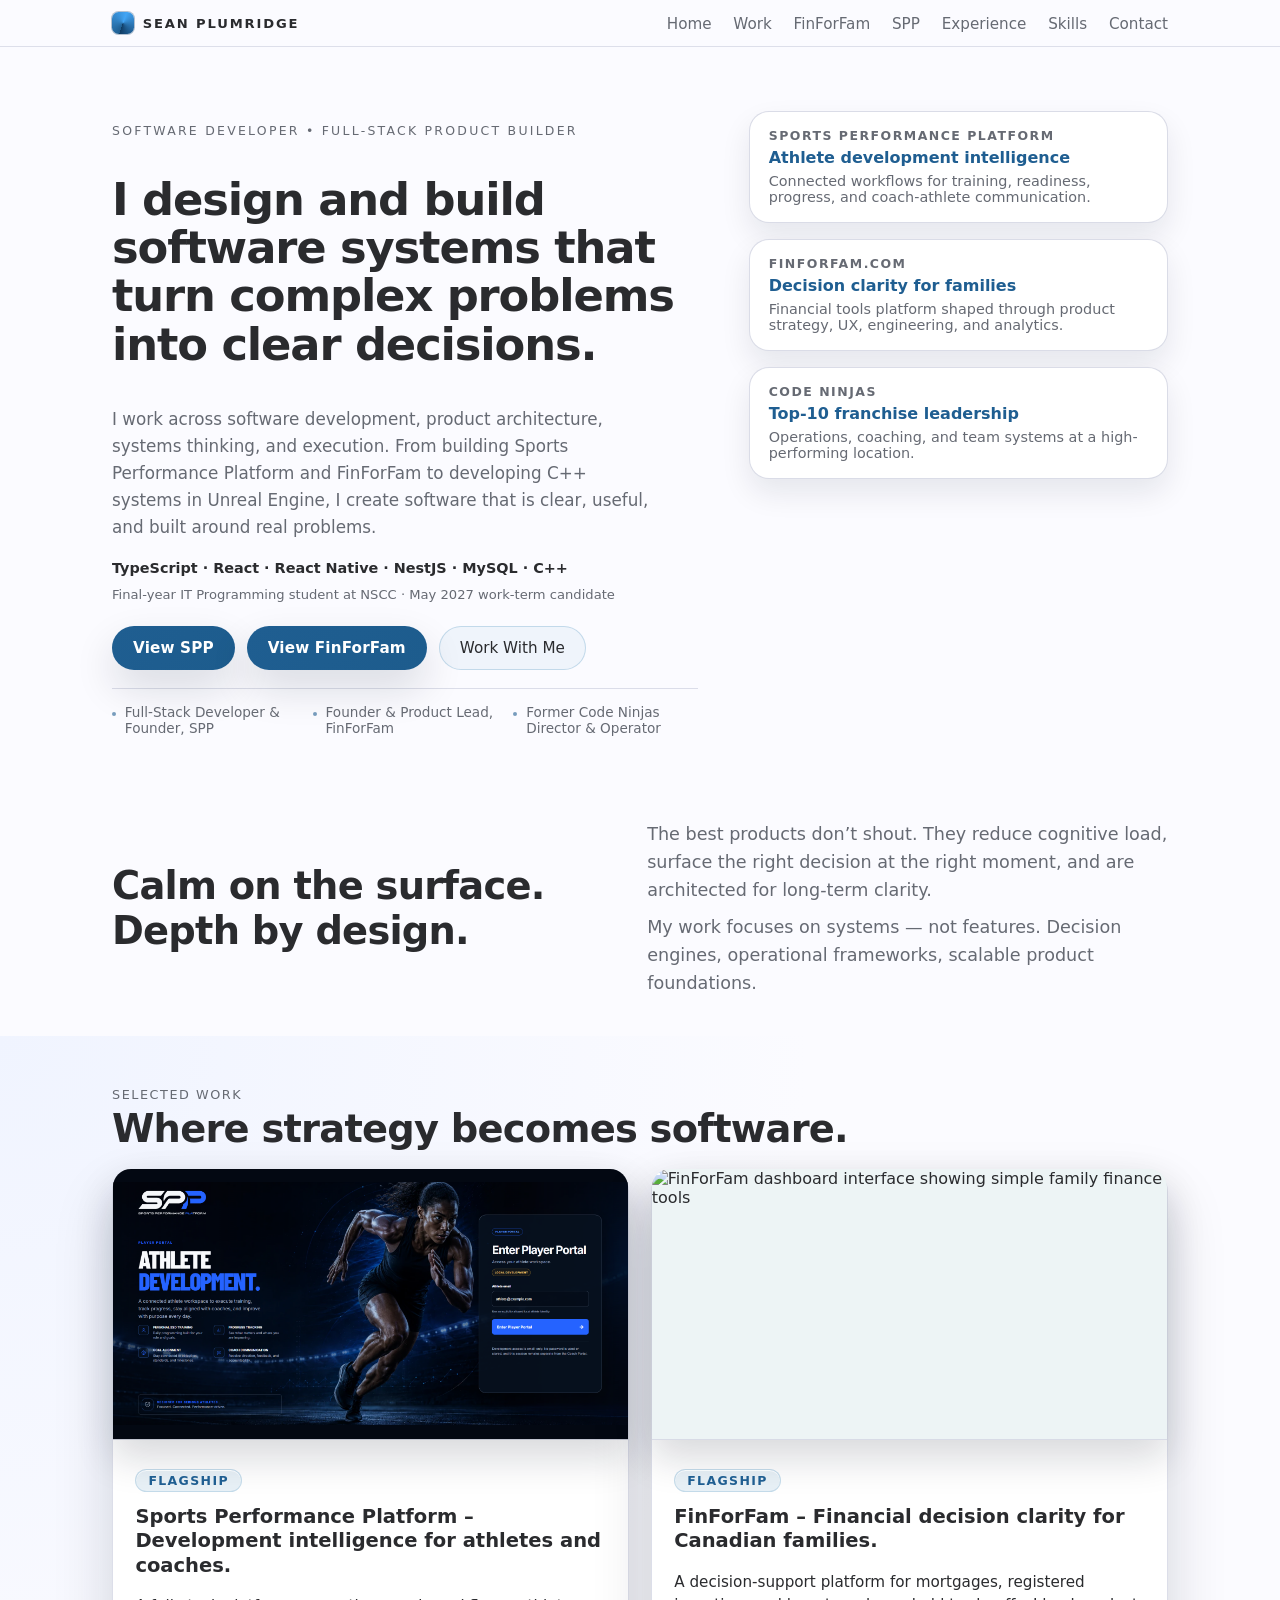
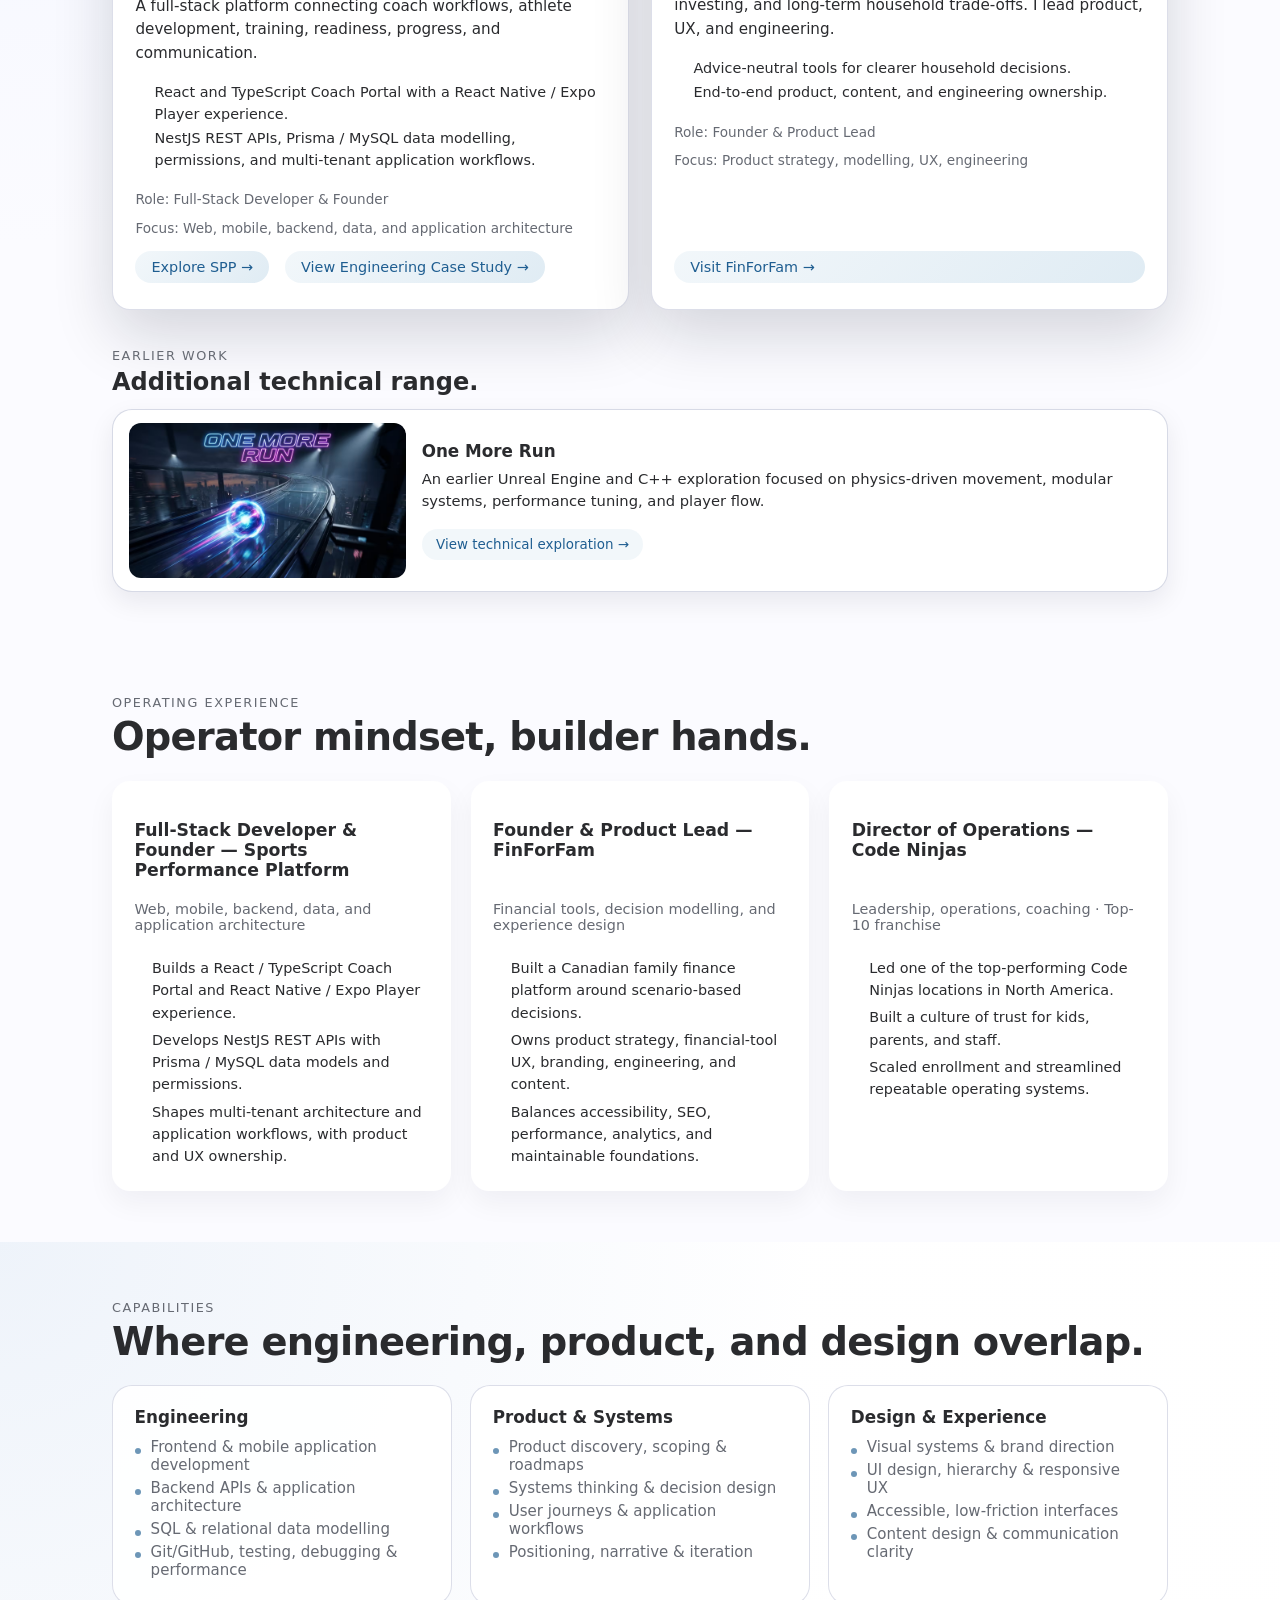
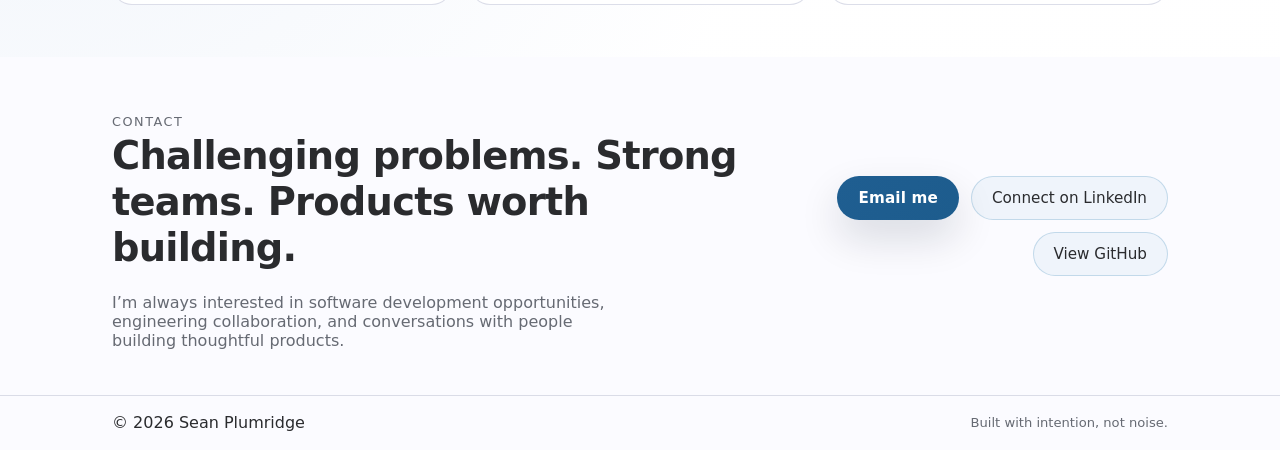
==== commit 7b9cde50: "feat(portfolio): align site with developer-first positioning" ====
--- a/Index.html
+++ b/Index.html
@@ -4,9 +4,9 @@
   <meta charset="utf-8" />
   <meta name="viewport" content="width=device-width, initial-scale=1" />
 
-  <title>Sean Plumridge – Product & Technology Builder</title>
+  <title>Sean Plumridge – Software Developer &amp; Full-Stack Product Builder</title>
   <meta name="description"
-        content="Sean Plumridge – founder and product leader building clear, high-trust software systems for families, athletes, and teams.">
+        content="Software developer and full-stack product builder building web, mobile, backend and C++ software with TypeScript, React, React Native, NestJS and MySQL." />
 
   <!-- Canonical URL -->
   <link rel="canonical" href="https://seanplumridge.com/" />
@@ -14,22 +14,30 @@
   <!-- Open Graph (Facebook, LinkedIn, Slack, iMessage) -->
   <meta property="og:type" content="website" />
   <meta property="og:site_name" content="Sean Plumridge" />
-  <meta property="og:title" content="Sean Plumridge – Product & Technology Builder" />
+  <meta property="og:title" content="Sean Plumridge – Software Developer &amp; Full-Stack Product Builder" />
   <meta property="og:description"
-        content="Founder of FinForFam and Sports Performance Platform; former Code Ninjas director building clear, high-trust products and systems." />
+        content="Building web, mobile, backend and C++ software across Sports Performance Platform, FinForFam and selected engineering projects." />
   <meta property="og:url" content="https://seanplumridge.com/" />
-  <meta property="og:image" content="https://seanplumridge.com/Images/SeanP_SocialImage.avif" />
-  <meta property="og:image:width" content="1200" />
-  <meta property="og:image:height" content="630" />
-
-  <!-- Twitter / X -->
-  <meta name="twitter:card" content="summary_large_image" />
-  <meta name="twitter:title" content="Sean Plumridge – Product & Technology Builder" />
-  <meta name="twitter:description"
-        content="Founder of FinForFam and Sports Performance Platform; former Code Ninjas director building clear, high-trust products and systems." />
-  <meta name="twitter:image" content="https://seanplumridge.com/Images/SeanP_SocialImage.avif" />
-
-  <!-- Favicon / Icons -->
+  <meta property="og:image"
+        content="https://seanplumridge.com/Images/SeanP_Social_Image.png" />
+  <meta property="og:image:secure_url"
+        content="https://seanplumridge.com/Images/SeanP_Social_Image.png" />
+  <meta property="og:image:type" content="image/png" />
+  <meta property="og:image:width" content="1731" />
+  <meta property="og:image:height" content="909" />
+  <meta property="og:image:alt"
+        content="Sean Plumridge – Software Developer and Full-Stack Product Builder" />
+
+<!-- Twitter / X -->
+<meta name="twitter:card" content="summary_large_image" />
+<meta name="twitter:title" content="Sean Plumridge – Software Developer &amp; Full-Stack Product Builder" />
+<meta name="twitter:description"
+      content="Building web, mobile, backend and C++ software with TypeScript, React, React Native, NestJS and MySQL." />
+<meta name="twitter:image"
+      content="https://seanplumridge.com/Images/SeanP_Social_Image.png" />
+<meta name="twitter:image:alt"
+      content="Sean Plumridge – Software Developer and Full-Stack Product Builder" />
+
 <!-- Favicon / Icons -->
 <link rel="icon" href="/favicon.ico" sizes="any">
 <link rel="icon" href="/icon.svg" type="image/svg+xml">
@@ -93,25 +101,27 @@
     <section class="section hero">
       <div class="container hero-grid">
         <div class="hero-copy">
-          <p class="hero-kicker">Founder • Product Architect • Operator</p>
+          <p class="hero-kicker">Software Developer • Full-Stack Product Builder</p>
           <h1>
-            I design and build decision engines —
-            the systems, brands, and teams around them.
+            I design and build software systems that turn complex problems into clear decisions.
           </h1>
 
           <p class="hero-lead">
-            I operate at the intersection of product architecture,
-            systems thinking, and execution. From building FinForFam and
-            Sports Performance Platform to leading a top-performing Code Ninjas
-            organization, I build products and systems designed to scale with clarity.
+            I work across software development, product architecture, systems thinking,
+            and execution. From building Sports Performance Platform and FinForFam to
+            developing C++ systems in Unreal Engine, I create software that is clear,
+            useful, and built around real problems.
           </p>
 
+          <p class="hero-tech" aria-label="Technology stack">TypeScript · React · React Native · NestJS · MySQL · C++</p>
+          <p class="hero-context">Final-year IT Programming student at NSCC · May 2027 work-term candidate</p>
+
           <div class="hero-actions">
+            <a href="/spp.html" class="btn btn-primary">
+              View SPP
+            </a>
             <a href="https://finforfam.com" class="btn btn-primary" target="_blank" rel="noopener">
               View FinForFam
-            </a>
-            <a href="/spp.html" class="btn btn-primary">
-              View SPP
             </a>
             <a href="#contact" class="btn btn-ghost">
               Work With Me
@@ -119,23 +129,23 @@
           </div>
 
           <div class="hero-cred">
+            <span>Full-Stack Developer &amp; Founder, SPP</span>
             <span>Founder &amp; Product Lead, FinForFam</span>
-            <span>Founder &amp; Product/Technology Lead, SPP</span>
             <span>Former Code Ninjas Director &amp; Operator</span>
           </div>
         </div>
 
         <aside class="hero-aside">
+          <div class="stat-card">
+            <h3>Sports Performance Platform</h3>
+            <p class="stat-primary">Athlete development intelligence</p>
+            <p class="stat-meta">Connected workflows for training, readiness, progress, and coach-athlete communication.</p>
+          </div>
+
           <div class="stat-card">
             <h3>FinForFam.com</h3>
             <p class="stat-primary">Decision clarity for families</p>
             <p class="stat-meta">Financial tools platform shaped through product strategy, UX, engineering, and analytics.</p>
-          </div>
-
-          <div class="stat-card">
-            <h3>Sports Performance Platform</h3>
-            <p class="stat-primary">Athlete development intelligence</p>
-            <p class="stat-meta">Connected workflows for training, readiness, progress, and coach-athlete communication.</p>
           </div>
 
           <div class="stat-card">
@@ -173,60 +183,64 @@
         </header>
 
         <div class="work-featured-grid">
+          <!-- Sports Performance Platform case study -->
+          <article class="work-card work-card-main" id="spp">
+            <div class="work-screenshot">
+              <img src="Images/SPP_Portfolio.png" alt="Sports Performance Platform Player Portal interface featuring athlete development tools, a runner, and secure athlete workspace access" loading="lazy" width="1904" height="896" decoding="async" />
+            </div>
+
+            <div class="work-tag">Flagship</div>
+            <h3>Sports Performance Platform – Development intelligence for athletes and coaches.</h3>
+            <p>
+              A full-stack platform connecting coach workflows, athlete development,
+              training, readiness, progress, and communication.
+            </p>
+
+            <ul class="work-points">
+              <li>React and TypeScript Coach Portal with a React Native / Expo Player experience.</li>
+              <li>NestJS REST APIs, Prisma / MySQL data modelling, permissions, and multi-tenant application workflows.</li>
+            </ul>
+
+            <div class="work-meta">
+              <span>Role: Full-Stack Developer &amp; Founder</span>
+              <span>Focus: Web, mobile, backend, data, and application architecture</span>
+            </div>
+
+            <div class="work-links">
+              <a href="/spp.html" class="pill-link">Explore SPP →</a>
+              <a href="https://github.com/SeanPlumridge/spp-engineering-case-study" target="_blank" rel="noopener" class="pill-link">View Engineering Case Study →</a>
+            </div>
+          </article>
+
           <!-- FinForFam case study -->
           <article class="work-card work-card-main" id="finforfam">
             <div class="work-screenshot">
-            <img
-              src="Images/FinForFamScreenShot.avif"
-              alt="FinForFam dashboard interface showing simple family finance tools"
-              loading="lazy"
-              width="1400"
-              height="818"
-              decoding="async"
-            />
-          </div>
-
+              <img
+                src="/Images/FinForFam_portfolio image.webp"
+                alt="FinForFam dashboard interface showing simple family finance tools"
+                loading="lazy"
+                width="1400"
+                height="818"
+                decoding="async"
+              />
+            </div>
             <div class="work-tag">Flagship</div>
             <h3>FinForFam – Financial decision clarity for Canadian families.</h3>
             <p>
               A decision-support platform for mortgages, registered investing, and
               long-term household trade-offs. I lead product, UX, and engineering.
             </p>
-
             <ul class="work-points">
               <li>Advice-neutral tools for clearer household decisions.</li>
               <li>End-to-end product, content, and engineering ownership.</li>
             </ul>
-
             <div class="work-meta">
               <span>Role: Founder &amp; Product Lead</span>
               <span>Focus: Product strategy, modelling, UX, engineering</span>
             </div>
-
             <a href="https://finforfam.com" target="_blank" rel="noopener" class="pill-link">
               Visit FinForFam →
             </a>
-          </article>
-
-          <article class="work-card work-card-main" id="spp">
-            <div class="work-screenshot">
-              <img src="Images/SPP_Portfolio.png" alt="Sports Performance Platform Player Portal interface featuring athlete development tools, a runner, and secure athlete workspace access" loading="lazy" width="1904" height="896" decoding="async" />
-            </div>
-            <div class="work-tag">Flagship</div>
-            <h3>Sports Performance Platform – Development intelligence for athletes and coaches.</h3>
-            <p>
-              A connected platform for training, readiness, progress, and coach-athlete
-              communication. I lead product architecture, systems, and engineering.
-            </p>
-            <ul class="work-points">
-              <li>Mobile-first athlete experiences and responsive coach workflows.</li>
-              <li>Clear performance signals for practical development decisions.</li>
-            </ul>
-            <div class="work-meta">
-              <span>Role: Founder &amp; Product/Technology Lead</span>
-              <span>Focus: Product architecture, systems, engineering</span>
-            </div>
-            <a href="/spp.html" class="pill-link">Explore SPP →</a>
           </article>
 
           <section class="earlier-work" aria-labelledby="earlier-work-heading">
@@ -272,12 +286,12 @@
           <!-- CURRENT FOUNDER ROLES -->
           <div class="experience-left">
             <article class="experience-card card">
-              <h3 class="card-title">Founder &amp; Product/Technology Lead — Sports Performance Platform</h3>
-              <p class="card-subtitle">Product architecture, systems, and full-stack development</p>
+              <h3 class="card-title">Full-Stack Developer &amp; Founder — Sports Performance Platform</h3>
+              <p class="card-subtitle">Web, mobile, backend, data, and application architecture</p>
               <ul class="card-list">
-                <li>Defines platform architecture for development, training, readiness, and progress.</li>
-                <li>Designs coach and athlete workflows for responsive and mobile-first experiences.</li>
-                <li>Leads product, system design, and engineering from concept through execution.</li>
+                <li>Builds a React / TypeScript Coach Portal and React Native / Expo Player experience.</li>
+                <li>Develops NestJS REST APIs with Prisma / MySQL data models and permissions.</li>
+                <li>Shapes multi-tenant architecture and application workflows, with product and UX ownership.</li>
               </ul>
             </article>
 
@@ -313,22 +327,32 @@
       <div class="container">
         <header class="section-header">
           <p class="section-kicker">Capabilities</p>
-          <h2>Where strategy, design, and engineering overlap.</h2>
+          <h2>Where engineering, product, and design overlap.</h2>
         </header>
 
         <div class="skills-grid">
           <div class="skills-column">
-            <h3>Product & Strategy</h3>
+            <h3>Engineering</h3>
+            <ul>
+              <li>Frontend &amp; mobile application development</li>
+              <li>Backend APIs &amp; application architecture</li>
+              <li>SQL &amp; relational data modelling</li>
+              <li>Git/GitHub, testing, debugging &amp; performance</li>
+            </ul>
+          </div>
+
+          <div class="skills-column">
+            <h3>Product &amp; Systems</h3>
             <ul>
               <li>Product discovery, scoping &amp; roadmaps</li>
               <li>Systems thinking &amp; decision design</li>
-              <li>User journeys, workflows &amp; flows</li>
+              <li>User journeys &amp; application workflows</li>
               <li>Positioning, narrative &amp; iteration</li>
             </ul>
           </div>
 
           <div class="skills-column">
-            <h3>Design & Experience</h3>
+            <h3>Design &amp; Experience</h3>
             <ul>
               <li>Visual systems &amp; brand direction</li>
               <li>UI design, hierarchy &amp; responsive UX</li>
@@ -336,16 +360,6 @@
               <li>Content design &amp; communication clarity</li>
             </ul>
           </div>
-
-          <div class="skills-column">
-            <h3>Engineering</h3>
-            <ul>
-              <li>Full-stack application development</li>
-              <li>Object-oriented programming &amp; system architecture</li>
-              <li>SQL, relational data modelling &amp; REST APIs</li>
-              <li>Git/GitHub, testing, debugging &amp; performance</li>
-            </ul>
-          </div>
         </div>
       </div>
     </section>
@@ -356,12 +370,11 @@
         <div>
           <header class="section-header">
             <p class="section-kicker">Contact</p>
-            <h2>Let’s build something that actually matters.</h2>
+            <h2>Challenging problems. Strong teams. Products worth building.</h2>
           </header>
           <p class="contact-copy">
-            Whether you’re looking for a partner to define a product, sharpen a brand,
-            or architect a clean, high-performing front-end, I’m open to the right
-            conversations.
+            I’m always interested in software development opportunities, engineering
+            collaboration, and conversations with people building thoughtful products.
           </p>
         </div>
 
@@ -369,8 +382,11 @@
           <a href="mailto:spplumridge@gmail.com" class="btn btn-primary">
             Email me
           </a>
-          <a href="https://www.linkedin.com/in/seanplumridge" target="_blank" rel="noopener" class="btn btn-ghost">
+          <a href="https://www.linkedin.com/in/seanplumridge/" target="_blank" rel="noopener" class="btn btn-ghost">
             Connect on LinkedIn
+          </a>
+          <a href="https://github.com/SeanPlumridge" target="_blank" rel="noopener" class="btn btn-ghost">
+            View GitHub
           </a>
         </div>
       </div>
--- a/styles.css
+++ b/styles.css
@@ -295,6 +295,21 @@
   font-size: 1.05rem;
   line-height: 1.6;
   margin: 0;
+}
+
+.hero-tech {
+  margin: 1rem 0 0;
+  color: var(--color-ink);
+  font-size: 0.9rem;
+  font-weight: 650;
+  line-height: 1.6;
+}
+
+.hero-context {
+  margin: 0.3rem 0 0;
+  color: var(--color-muted);
+  font-size: 0.82rem;
+  line-height: 1.5;
 }
 
 .hero-actions {
@@ -587,6 +602,12 @@
   color: var(--color-primary);
   font-size: 0.84rem;
   line-height: 1.45;
+}
+
+.work-links {
+  display: flex;
+  flex-wrap: wrap;
+  gap: 0.55rem 1rem;
 }
 
 /* ========== EXPERIENCE ========== */
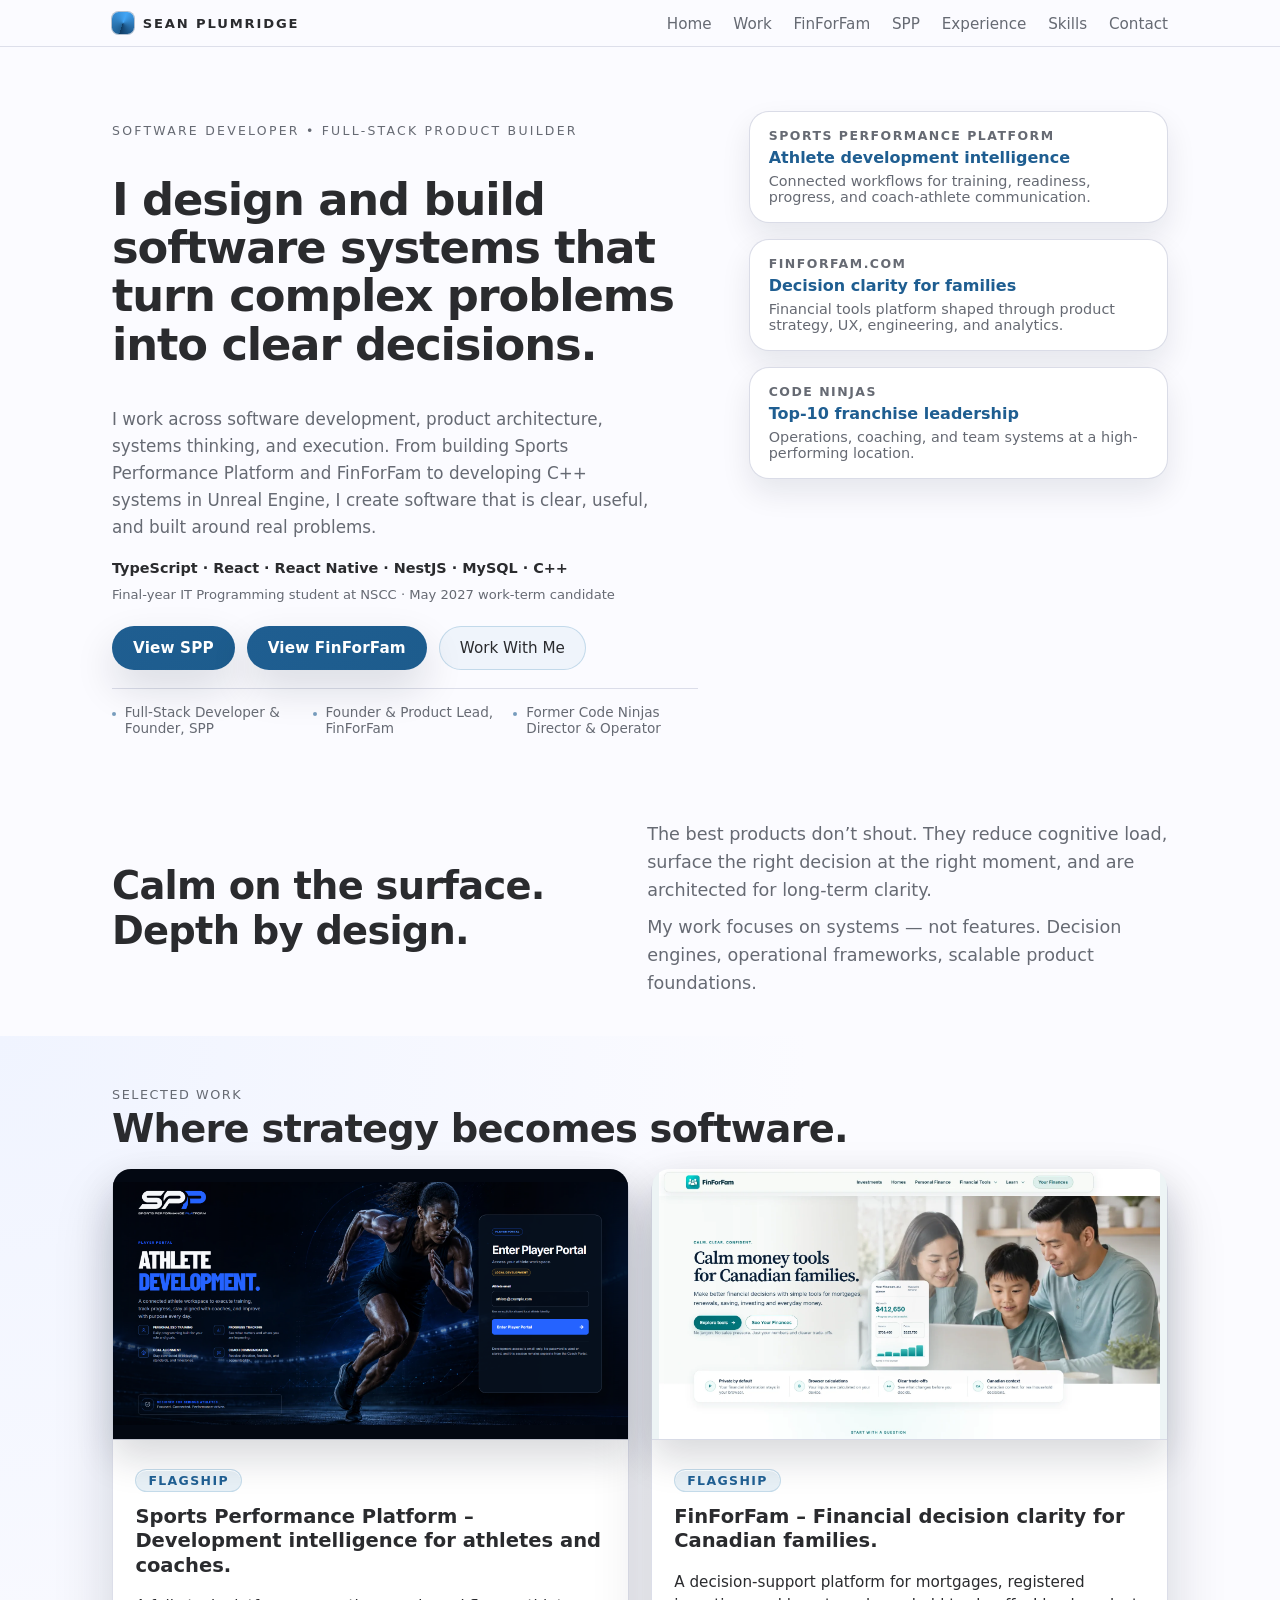
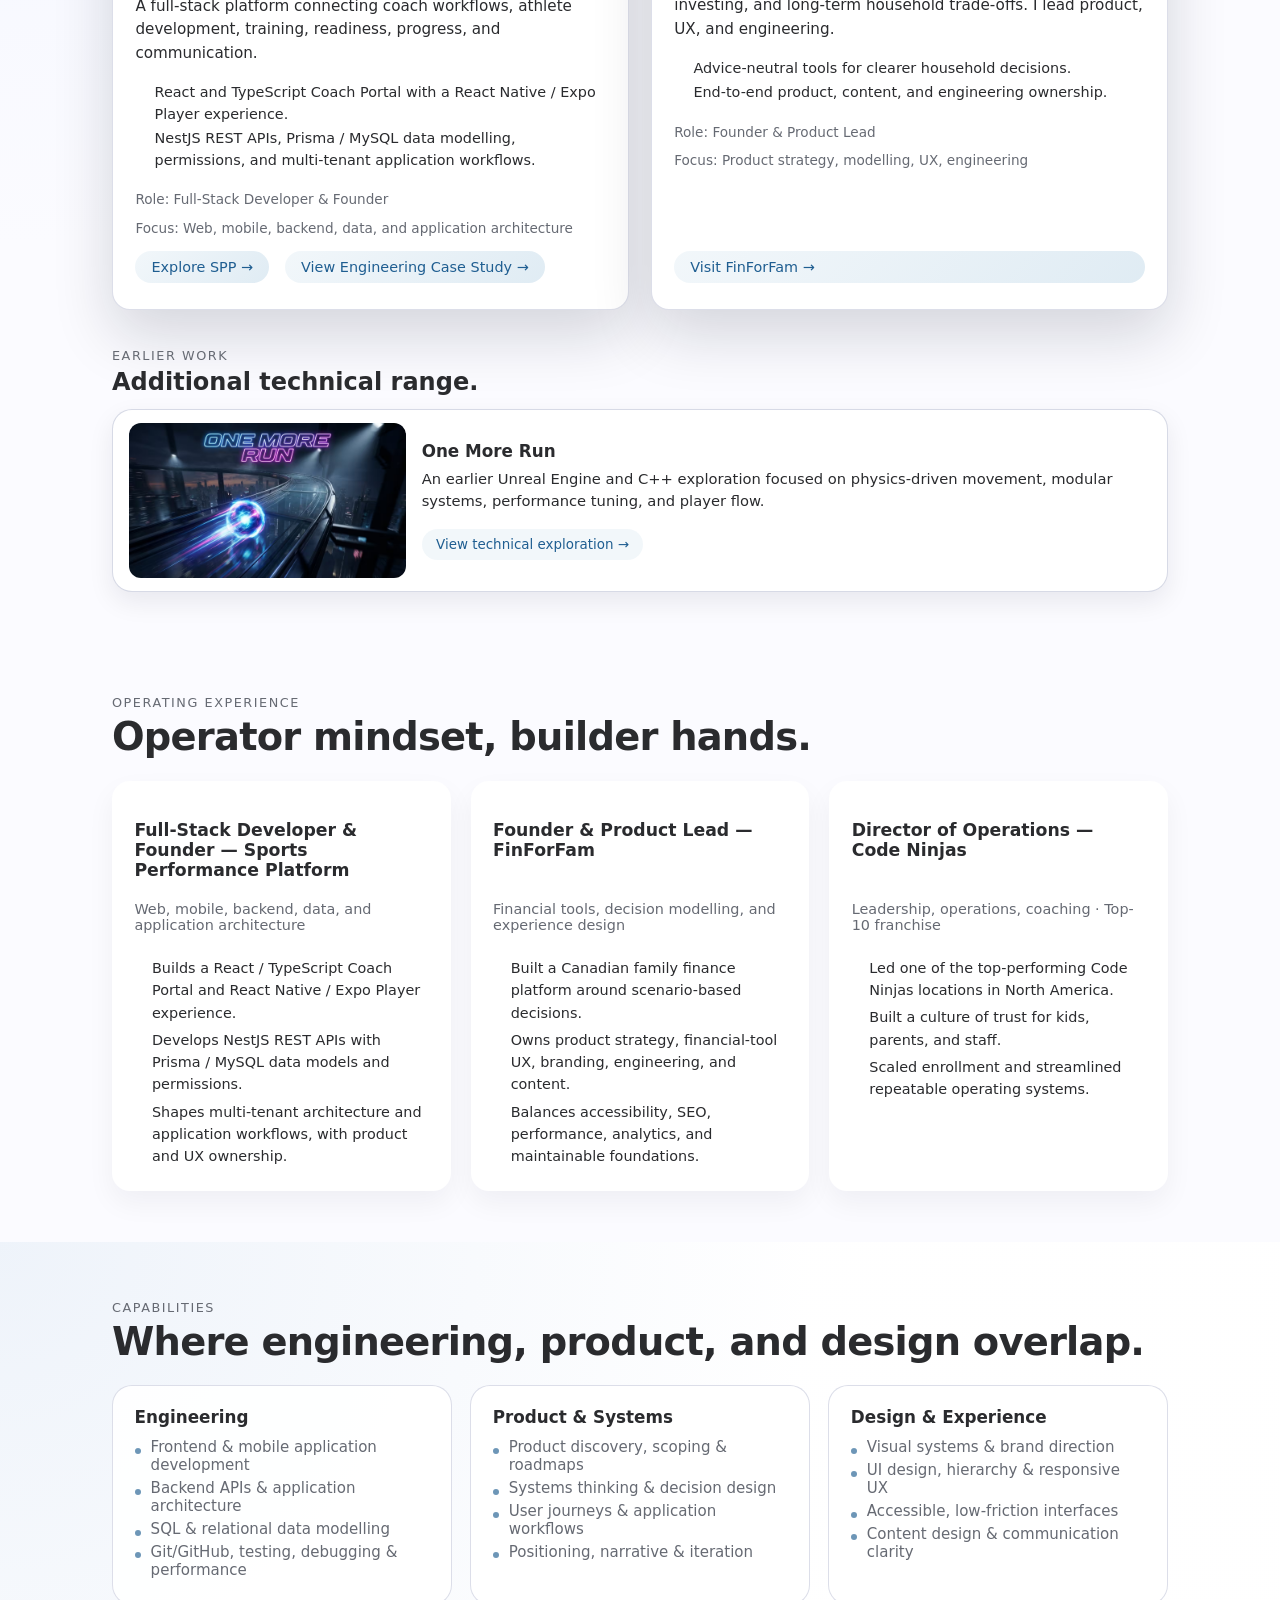
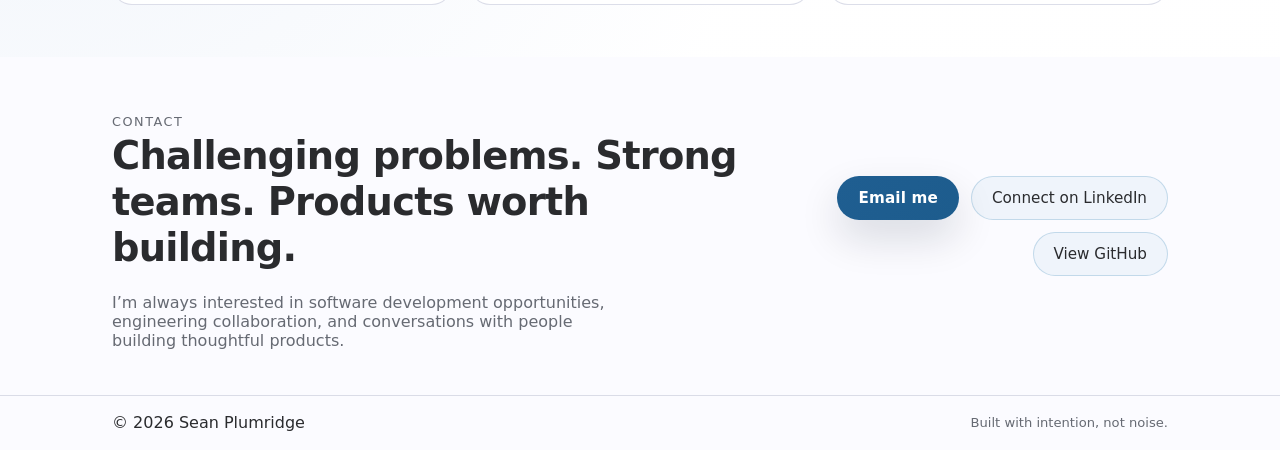
==== commit 9c82bb66: "fix(portfolio): correct FinForFam image path" ====
--- a/Index.html
+++ b/Index.html
@@ -216,7 +216,7 @@
           <article class="work-card work-card-main" id="finforfam">
             <div class="work-screenshot">
               <img
-                src="/Images/FinForFam_portfolio image.webp"
+                src="/Images/FinForFam_portfolio_image.webp"
                 alt="FinForFam dashboard interface showing simple family finance tools"
                 loading="lazy"
                 width="1400"
